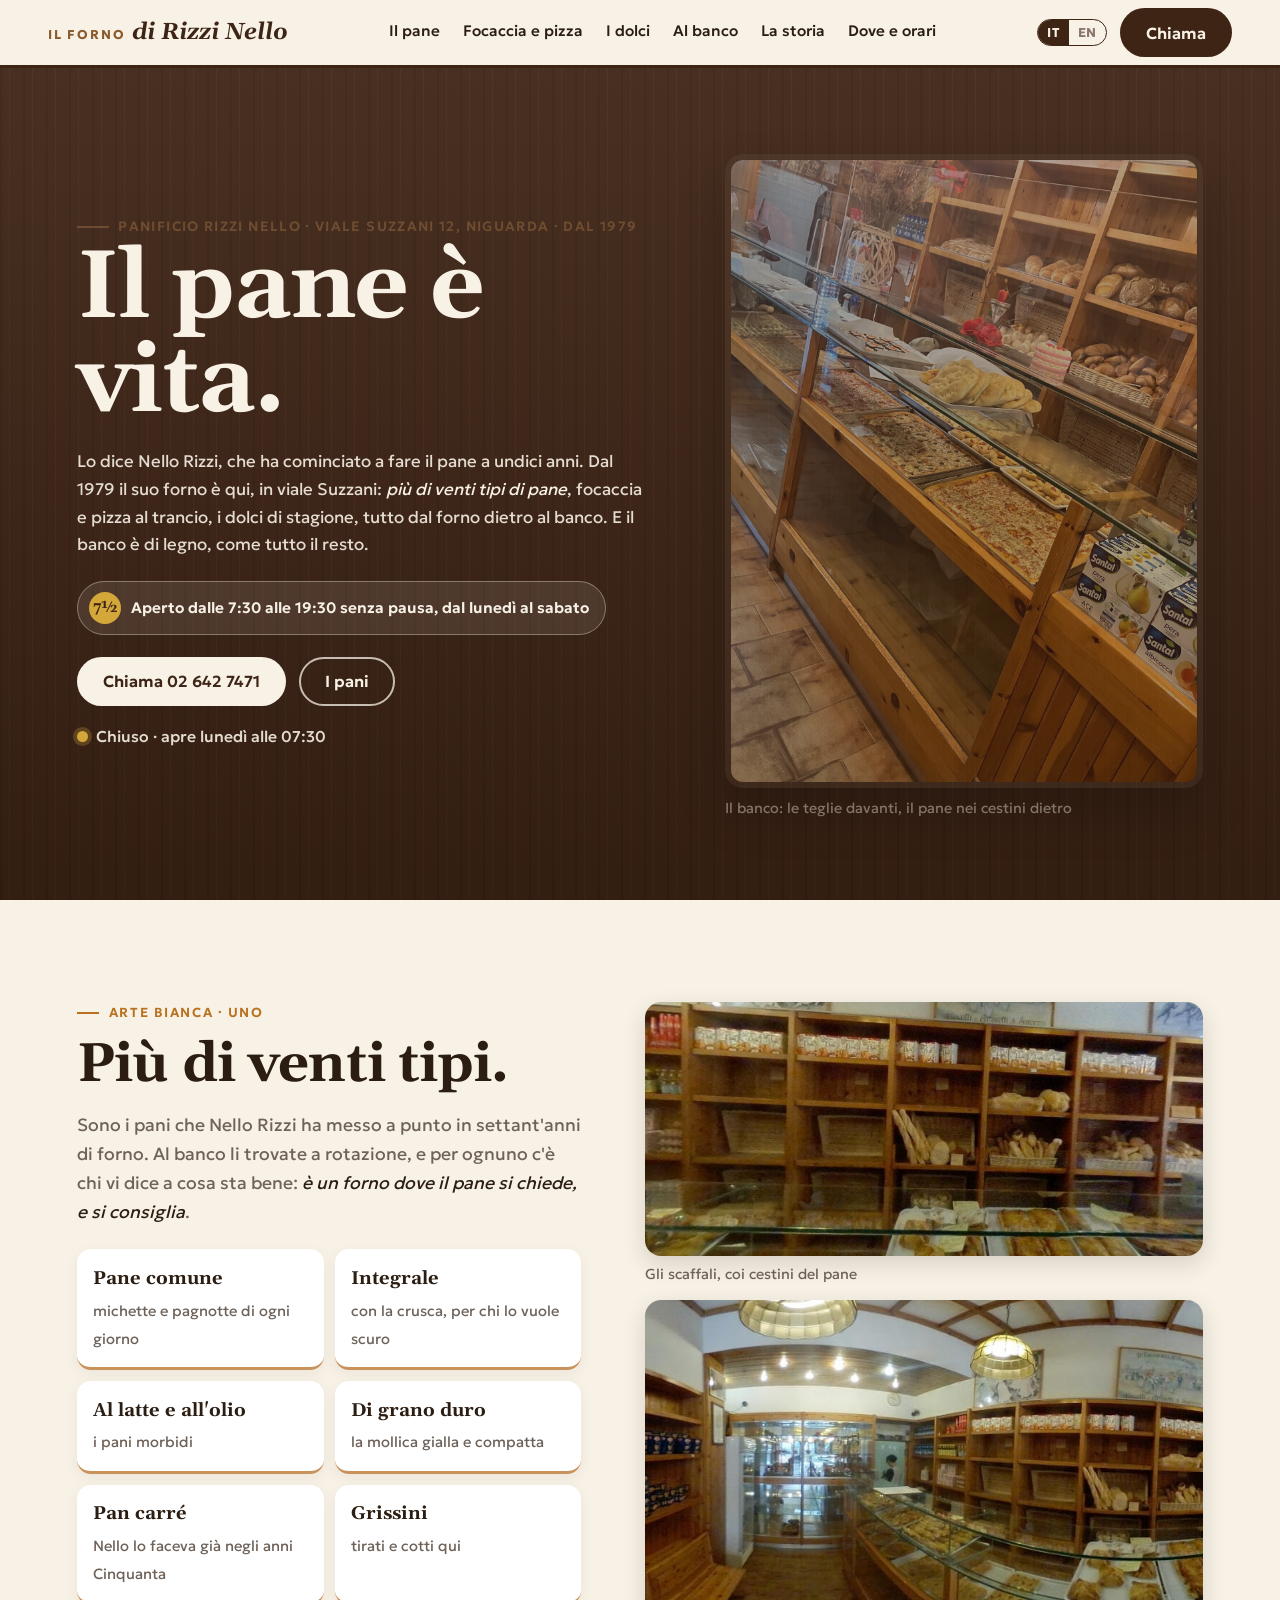
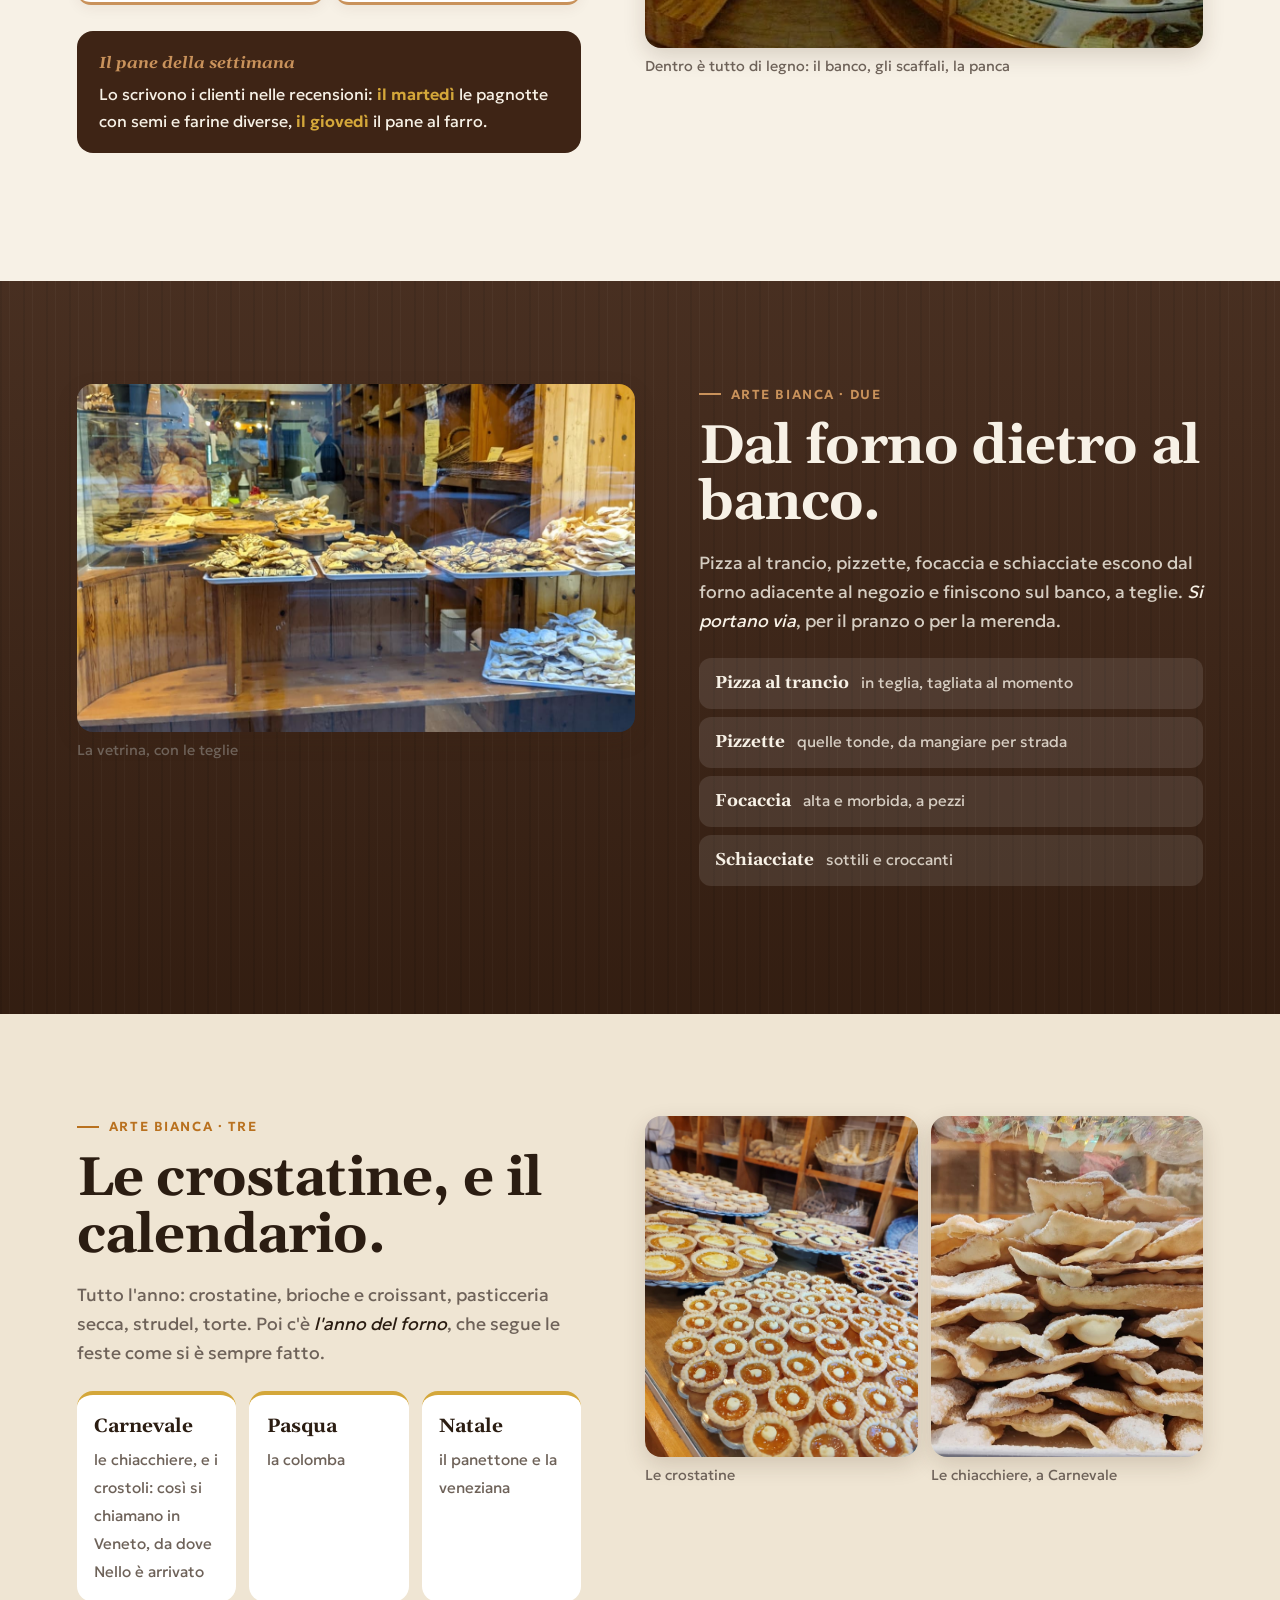
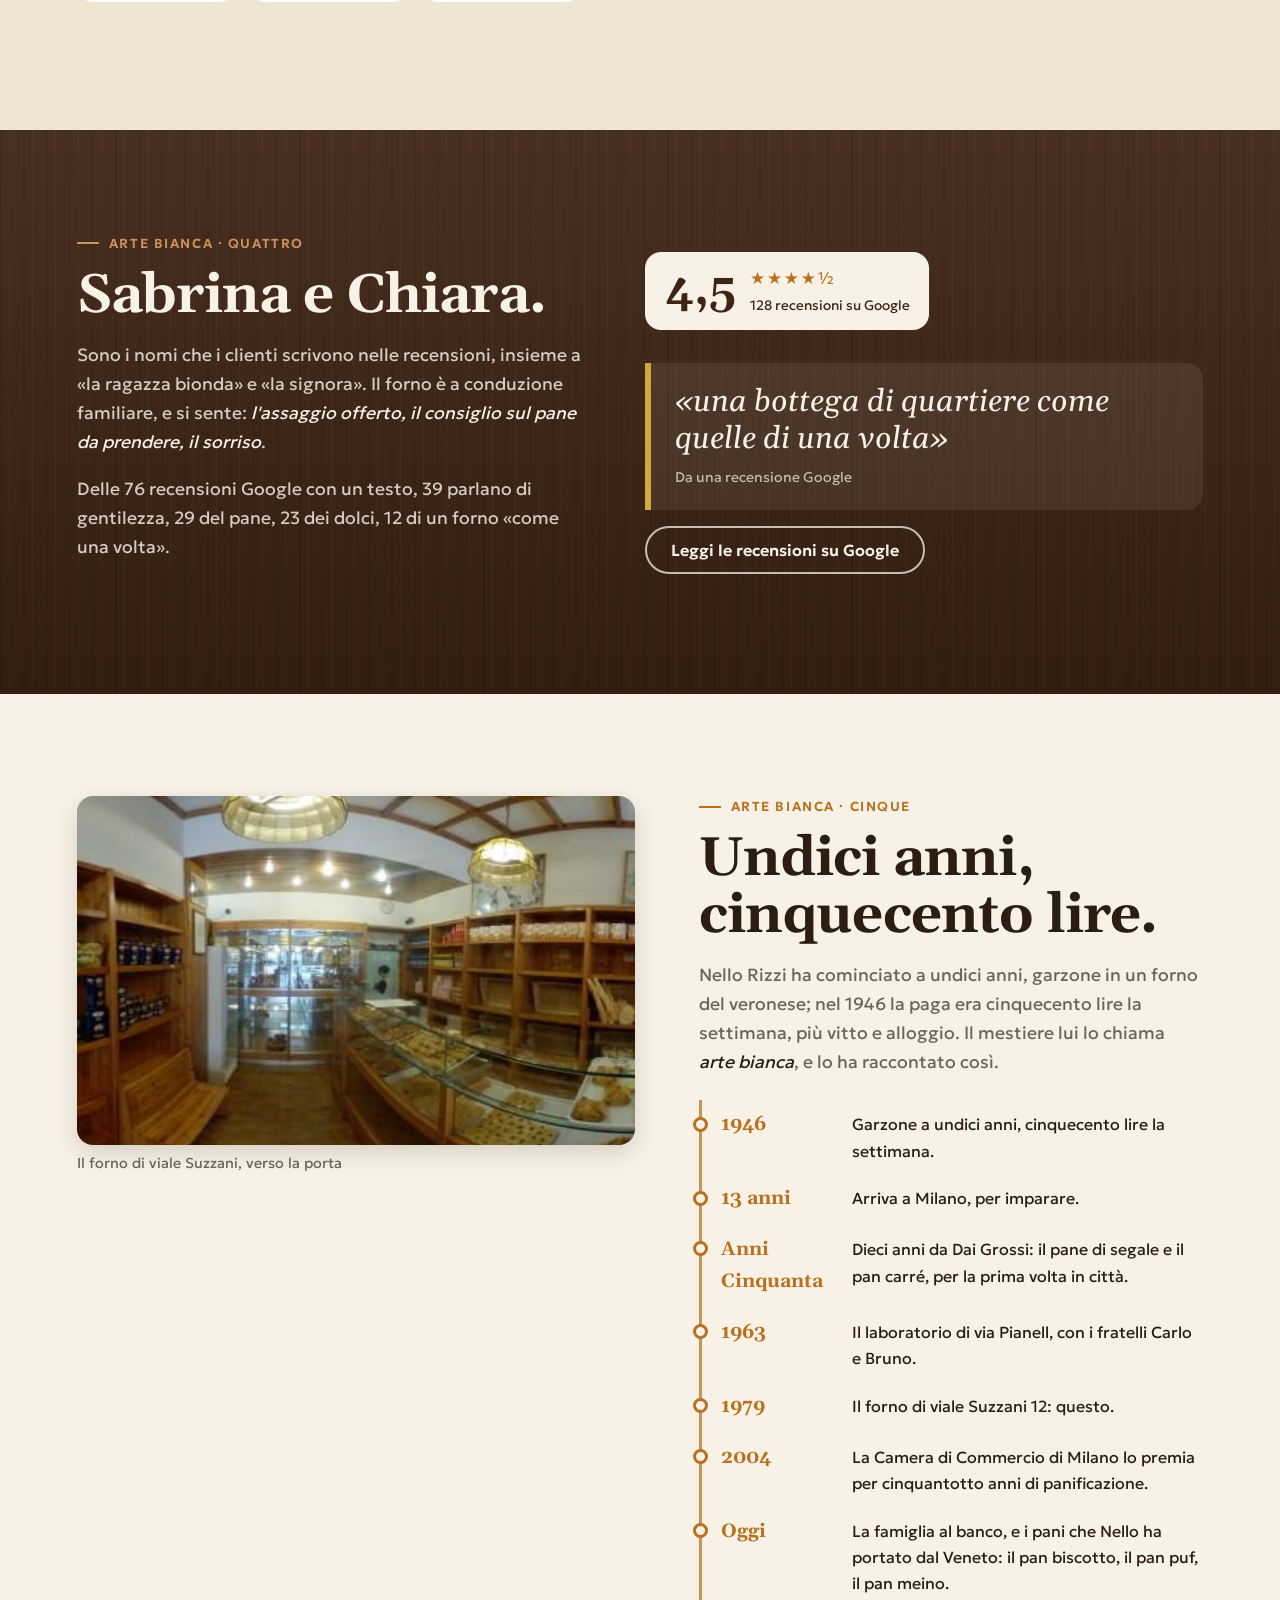
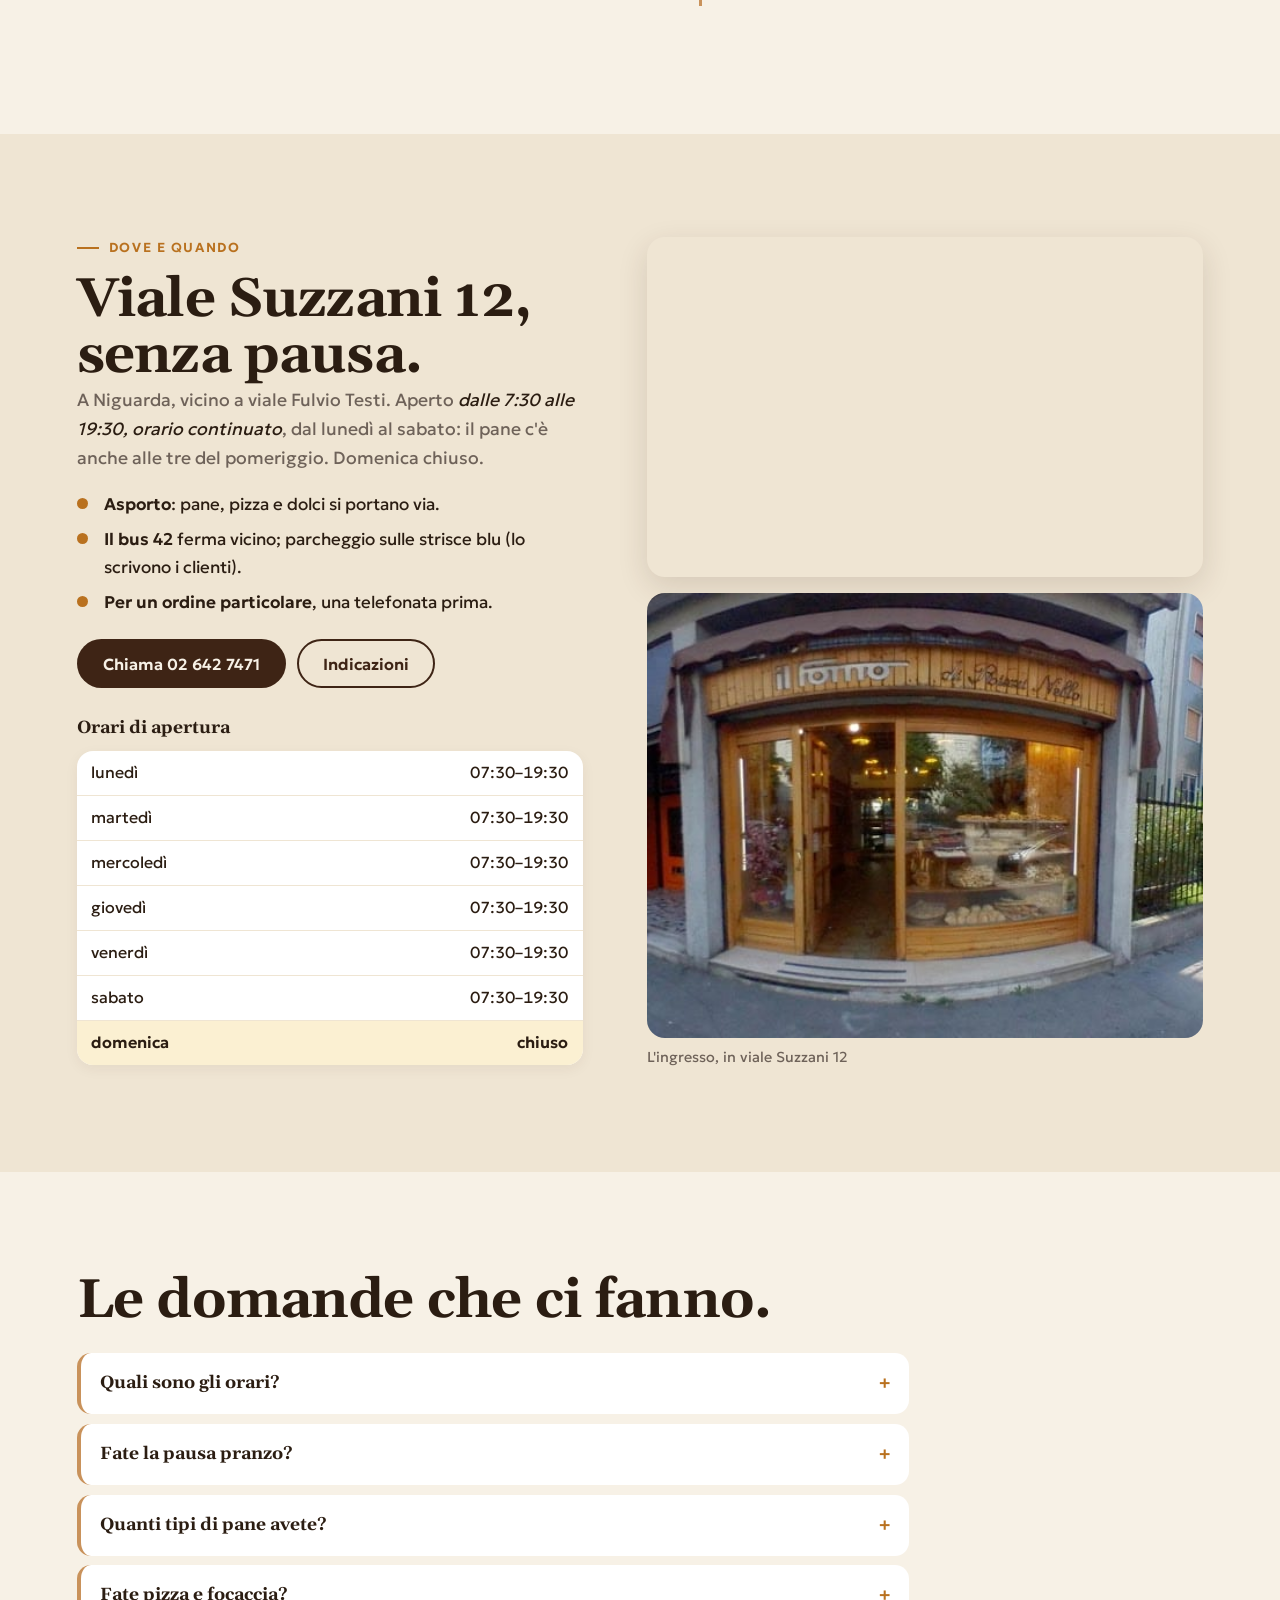
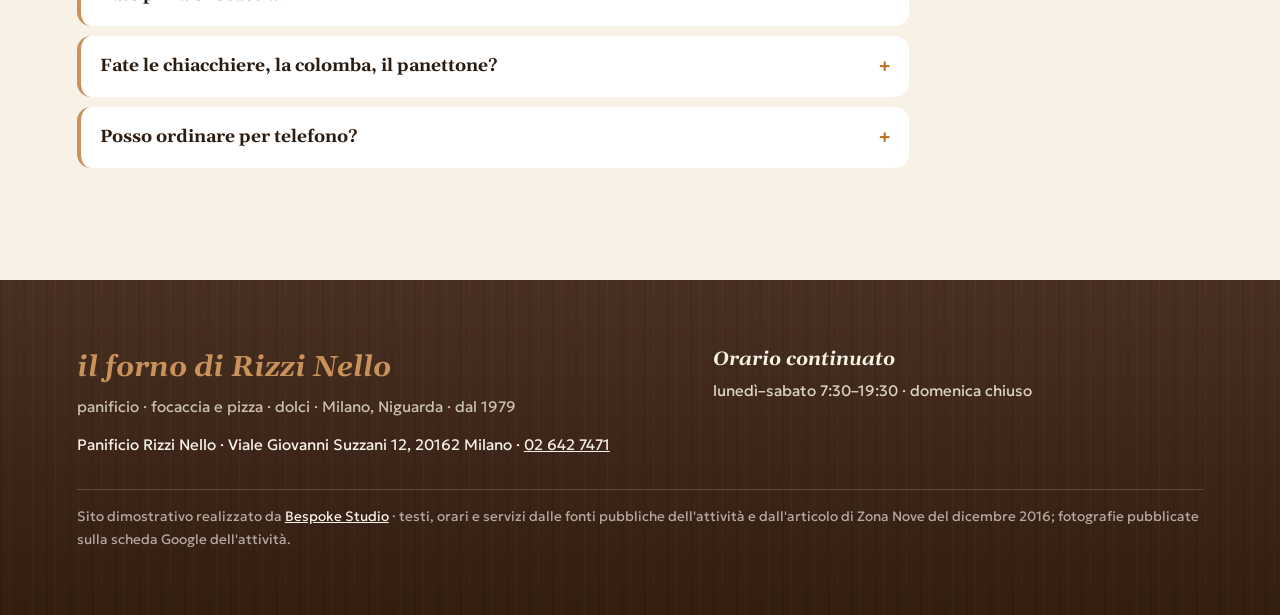
==== index.html @ d7ebc583 "Panificio Rizzi Nello — sito vetrina «Il pane è vita.» (Niguarda, #186) Le parole di Nello Rizzi apr" ====
<!doctype html>
<html lang="it" class="no-js">
<head>
<meta charset="utf-8">
<meta name="viewport" content="width=device-width, initial-scale=1">
<title>Panificio Rizzi Nello — il forno di viale Suzzani a Milano Niguarda, dal 1979</title>
<meta name="description" content="Panificio Rizzi Nello, Viale Giovanni Suzzani 12 a Milano Niguarda: più di venti tipi di pane, focaccia e pizza al trancio, crostatine e dolci di stagione, tutto dal forno dietro al banco. Aperto dalle 7:30 alle 19:30 senza pausa, dal lunedì al sabato.">
<link rel="canonical" href="https://rotenzark.github.io/panificio-rizzi-nello/">
<meta property="og:type" content="business.business">
<meta property="og:title" content="Panificio Rizzi Nello — Il pane è vita.">
<meta property="og:description" content="Il forno di viale Suzzani, a Niguarda, dal 1979: più di venti tipi di pane, focaccia e pizza, i dolci di stagione. Aperto 7:30–19:30 senza pausa.">
<meta property="og:image" content="https://rotenzark.github.io/panificio-rizzi-nello/img/og.jpg">
<meta property="og:url" content="https://rotenzark.github.io/panificio-rizzi-nello/">
<meta property="og:locale" content="it_IT">
<meta name="twitter:card" content="summary_large_image">
<meta name="twitter:title" content="Panificio Rizzi Nello — Il pane è vita.">
<meta name="twitter:description" content="Il forno di viale Suzzani, Milano Niguarda, dal 1979. Aperto 7:30–19:30 senza pausa.">
<meta name="twitter:image" content="https://rotenzark.github.io/panificio-rizzi-nello/img/og.jpg">
<meta name="theme-color" content="#3E2415">
<link rel="icon" href="img/favicon.svg" type="image/svg+xml">
<link rel="icon" href="img/favicon-32.png" sizes="32x32" type="image/png">
<link rel="apple-touch-icon" href="img/apple-touch-icon.png">
<link rel="preconnect" href="https://fonts.googleapis.com">
<link rel="preconnect" href="https://fonts.gstatic.com" crossorigin>
<link href="https://fonts.googleapis.com/css2?family=Gelasio:ital,wght@0,400;0,700;1,400;1,700&family=Geologica:wght@400;500;600;700&display=swap" rel="stylesheet">
<link rel="stylesheet" href="css/styles.css?v=1">
<script type="application/ld+json">
{"@context":"https://schema.org","@type":"Bakery","name":"Panificio Rizzi Nello","alternateName":"Il forno di Rizzi Nello","image":"https://rotenzark.github.io/panificio-rizzi-nello/img/og.jpg","url":"https://rotenzark.github.io/panificio-rizzi-nello/","telephone":"+39026427471","address":{"@type":"PostalAddress","streetAddress":"Viale Giovanni Suzzani 12","addressLocality":"Milano","postalCode":"20162","addressRegion":"MI","addressCountry":"IT"},"openingHoursSpecification":[{"@type":"OpeningHoursSpecification","dayOfWeek":["Monday","Tuesday","Wednesday","Thursday","Friday","Saturday"],"opens":"07:30","closes":"19:30"}],"aggregateRating":{"@type":"AggregateRating","ratingValue":"4.5","reviewCount":"128"}}
</script>
<script type="application/ld+json">
{"@context":"https://schema.org","@type":"FAQPage","mainEntity":[
{"@type":"Question","name":"Quali sono gli orari?","acceptedAnswer":{"@type":"Answer","text":"Dal lunedì al sabato dalle 7:30 alle 19:30, orario continuato. Domenica chiuso."}},
{"@type":"Question","name":"Fate la pausa pranzo?","acceptedAnswer":{"@type":"Answer","text":"No: il forno resta aperto dalle 7:30 alle 19:30 senza interruzione, dal lunedì al sabato. Il pane c'è anche alle tre del pomeriggio."}},
{"@type":"Question","name":"Quanti tipi di pane avete?","acceptedAnswer":{"@type":"Answer","text":"Più di venti, a rotazione: pane comune, integrale, al latte, all'olio, di grano duro, michette e pagnotte, pan carré, grissini. Al banco vi diciamo quale prendere."}},
{"@type":"Question","name":"Fate pizza e focaccia?","acceptedAnswer":{"@type":"Answer","text":"Sì: pizza al trancio, pizzette, focaccia e schiacciate, dal forno dietro al banco. Si portano via."}},
{"@type":"Question","name":"Fate le chiacchiere, la colomba, il panettone?","acceptedAnswer":{"@type":"Answer","text":"Sì, seguendo il calendario: a Carnevale chiacchiere e crostoli, a Pasqua la colomba, a Natale panettone e veneziana."}},
{"@type":"Question","name":"Posso ordinare per telefono?","acceptedAnswer":{"@type":"Answer","text":"Per un ordine particolare, una telefonata prima: 02 642 7471."}}
]}
</script>
</head>
<body>

<div class="intro" id="intro" aria-hidden="true">
  <p class="intro__nome"><b>il forno</b>di Rizzi Nello</p>
  <button type="button" class="intro__skip" id="introSkip" data-i18n="intro.skip">salta</button>
</div>

<header class="testata" id="top">
  <a class="marchio" href="#top" aria-label="Il forno di Rizzi Nello, torna in cima" data-i18n-aria="nav.home">
    <span class="marchio__il">il forno</span><span class="marchio__di">di Rizzi Nello</span>
  </a>
  <nav class="nav" id="mainNav" aria-label="Menu principale">
    <a href="#pane" data-i18n="nav.pane">Il pane</a>
    <a href="#focaccia" data-i18n="nav.focaccia">Focaccia e pizza</a>
    <a href="#dolci" data-i18n="nav.dolci">I dolci</a>
    <a href="#banco" data-i18n="nav.banco">Al banco</a>
    <a href="#storia" data-i18n="nav.storia">La storia</a>
    <a href="#dove" data-i18n="nav.dove">Dove e orari</a>
  </nav>
  <div class="testata__coda">
    <div class="lingue" role="group" aria-label="Lingua">
      <button type="button" data-lang="it" class="is-on">IT</button><button type="button" data-lang="en">EN</button>
    </div>
    <a class="bottone bottone--legno" href="tel:+39026427471" data-i18n="cta.chiama">Chiama</a>
    <button type="button" class="burger" id="burger" aria-label="Apri il menu" aria-expanded="false" aria-controls="drawer" data-i18n-aria="nav.apri"><span></span><span></span><span></span></button>
  </div>
</header>
<div class="drawer" id="drawer" hidden>
  <a href="#pane" data-i18n="nav.pane">Il pane</a>
  <a href="#focaccia" data-i18n="nav.focaccia">Focaccia e pizza</a>
  <a href="#dolci" data-i18n="nav.dolci">I dolci</a>
  <a href="#banco" data-i18n="nav.banco">Al banco</a>
  <a href="#storia" data-i18n="nav.storia">La storia</a>
  <a href="#dove" data-i18n="nav.dove">Dove e orari</a>
  <a class="drawer__cta" href="tel:+39026427471" data-i18n="cta.chiama2">Chiama 02 642 7471</a>
</div>

<main>

<!-- ═══ APERTURA: sul legno, le parole di Nello ═══ -->
<section class="apertura legno" aria-labelledby="titolo">
  <div class="apertura__testo">
    <p class="apertura__kicker" data-i18n="h.kicker">Panificio Rizzi Nello · Viale Suzzani 12, Niguarda · dal 1979</p>
    <h1 class="apertura__h farina" id="titolo" data-i18n="h.h1">Il pane è vita.</h1>
    <p class="apertura__sub" data-i18n="h.sub">Lo dice Nello Rizzi, che ha cominciato a fare il pane a undici anni. Dal 1979 il suo forno è qui, in viale Suzzani: <em>più di venti tipi di pane</em>, focaccia e pizza al trancio, i dolci di stagione, tutto dal forno dietro al banco. E il banco è di legno, come tutto il resto.</p>
    <p class="badge-orario"><i aria-hidden="true">7½</i><span data-i18n="h.badge">Aperto dalle 7:30 alle 19:30 senza pausa, dal lunedì al sabato</span></p>
    <div class="apertura__azioni">
      <a class="bottone bottone--farina" href="tel:+39026427471" data-i18n="h.cta1">Chiama 02 642 7471</a>
      <a class="bottone bottone--filo-chiaro" href="#pane" data-i18n="h.cta2">I pani</a>
    </div>
    <p class="apertura__stato" id="orarioStato">Orari in negozio</p>
  </div>
  <figure class="apertura__foto">
    <img src="img/banco.jpg" alt="Il banco di legno del panificio con le teglie di pizza e le focacce, e dietro gli scaffali con i cestini di pane" width="1400" height="1866" data-i18n-alt="h.alt">
    <figcaption data-i18n="h.cap">Il banco: le teglie davanti, il pane nei cestini dietro</figcaption>
  </figure>
</section>

<!-- ═══ I · IL PANE ═══ -->
<section class="mestiere mestiere--farina" id="pane" aria-labelledby="m1h">
  <div class="mestiere__testa">
    <p class="mestiere__k" data-i18n="m1.k">arte bianca · uno</p>
    <h2 class="farina" id="m1h" data-i18n="m1.h">Più di venti tipi.</h2>
    <p class="mestiere__p reveal" data-i18n="m1.p">Sono i pani che Nello Rizzi ha messo a punto in settant'anni di forno. Al banco li trovate a rotazione, e per ognuno c'è chi vi dice a cosa sta bene: <em>è un forno dove il pane si chiede, e si consiglia</em>.</p>
    <ul class="pani">
      <li class="reveal"><b data-i18n="p.1">Pane comune</b><span data-i18n="p.1d">michette e pagnotte di ogni giorno</span></li>
      <li class="reveal reveal-d1"><b data-i18n="p.2">Integrale</b><span data-i18n="p.2d">con la crusca, per chi lo vuole scuro</span></li>
      <li class="reveal reveal-d2"><b data-i18n="p.3">Al latte e all'olio</b><span data-i18n="p.3d">i pani morbidi</span></li>
      <li class="reveal reveal-d3"><b data-i18n="p.4">Di grano duro</b><span data-i18n="p.4d">la mollica gialla e compatta</span></li>
      <li class="reveal"><b data-i18n="p.5">Pan carré</b><span data-i18n="p.5d">Nello lo faceva già negli anni Cinquanta</span></li>
      <li class="reveal reveal-d1"><b data-i18n="p.6">Grissini</b><span data-i18n="p.6d">tirati e cotti qui</span></li>
    </ul>
    <div class="settimana reveal">
      <p class="settimana__t" data-i18n="sett.t">Il pane della settimana</p>
      <p data-i18n="sett.p">Lo scrivono i clienti nelle recensioni: <b>il martedì</b> le pagnotte con semi e farine diverse, <b>il giovedì</b> il pane al farro.</p>
    </div>
  </div>
  <div class="mestiere__corpo">
    <ul class="tessere">
      <li class="tutto reveal"><figure><button type="button" class="shot shot--basso" data-full="img/scaffali.jpg"><img src="img/scaffali.jpg" alt="Gli scaffali di legno del negozio con i cestini di pane e le confezioni" width="1088" height="450" data-i18n-alt="m1.a1"></button><figcaption data-i18n="m1.c1">Gli scaffali, coi cestini del pane</figcaption></figure></li>
      <li class="tutto reveal reveal-d1"><figure><button type="button" class="shot shot--largo" data-full="img/interno.jpg"><img src="img/interno.jpg" alt="L'interno del panificio tutto di legno: il banco curvo, gli scaffali, le lampade, la panca" width="704" height="640" data-i18n-alt="m1.a2"></button><figcaption data-i18n="m1.c2">Dentro è tutto di legno: il banco, gli scaffali, la panca</figcaption></figure></li>
    </ul>
  </div>
</section>

<!-- ═══ II · FOCACCIA E PIZZA ═══ -->
<section class="mestiere mestiere--inv legno" id="focaccia" aria-labelledby="m2h">
  <div class="mestiere__testa">
    <p class="mestiere__k" data-i18n="m2.k">arte bianca · due</p>
    <h2 class="farina" id="m2h" data-i18n="m2.h">Dal forno dietro al banco.</h2>
    <p class="mestiere__p reveal" data-i18n="m2.p">Pizza al trancio, pizzette, focaccia e schiacciate escono dal forno adiacente al negozio e finiscono sul banco, a teglie. <em>Si portano via</em>, per il pranzo o per la merenda.</p>
    <ul class="elenco">
      <li class="reveal"><b data-i18n="f.1">Pizza al trancio</b><span data-i18n="f.1d">in teglia, tagliata al momento</span></li>
      <li class="reveal reveal-d1"><b data-i18n="f.2">Pizzette</b><span data-i18n="f.2d">quelle tonde, da mangiare per strada</span></li>
      <li class="reveal reveal-d2"><b data-i18n="f.3">Focaccia</b><span data-i18n="f.3d">alta e morbida, a pezzi</span></li>
      <li class="reveal reveal-d3"><b data-i18n="f.4">Schiacciate</b><span data-i18n="f.4d">sottili e croccanti</span></li>
    </ul>
  </div>
  <div class="mestiere__corpo">
    <ul class="tessere">
      <li class="tutto reveal"><figure><button type="button" class="shot shot--largo" data-full="img/vetrina.jpg"><img src="img/vetrina.jpg" alt="La vetrina del panificio con le teglie di focaccia e i vassoi di dolci" width="1200" height="900" data-i18n-alt="m2.a1"></button><figcaption data-i18n="m2.c1">La vetrina, con le teglie</figcaption></figure></li>
    </ul>
  </div>
</section>

<!-- ═══ III · I DOLCI, PER STAGIONE ═══ -->
<section class="mestiere mestiere--farina-scura" id="dolci" aria-labelledby="m3h">
  <div class="mestiere__testa">
    <p class="mestiere__k" data-i18n="m3.k">arte bianca · tre</p>
    <h2 class="farina" id="m3h" data-i18n="m3.h">Le crostatine, e il calendario.</h2>
    <p class="mestiere__p reveal" data-i18n="m3.p">Tutto l'anno: crostatine, brioche e croissant, pasticceria secca, strudel, torte. Poi c'è <em>l'anno del forno</em>, che segue le feste come si è sempre fatto.</p>
    <ul class="stagioni">
      <li class="reveal"><b data-i18n="st.1">Carnevale</b><span data-i18n="st.1d">le chiacchiere, e i crostoli: così si chiamano in Veneto, da dove Nello è arrivato</span></li>
      <li class="reveal reveal-d1"><b data-i18n="st.2">Pasqua</b><span data-i18n="st.2d">la colomba</span></li>
      <li class="reveal reveal-d2"><b data-i18n="st.3">Natale</b><span data-i18n="st.3d">il panettone e la veneziana</span></li>
    </ul>
  </div>
  <div class="mestiere__corpo">
    <ul class="tessere">
      <li class="reveal"><figure><button type="button" class="shot" data-full="img/crostatine.jpg"><img src="img/crostatine.jpg" alt="Vassoi di crostatine alla marmellata e alla crema sul banco" width="1200" height="1600" data-i18n-alt="m3.a1"></button><figcaption data-i18n="m3.c1">Le crostatine</figcaption></figure></li>
      <li class="reveal reveal-d1"><figure><button type="button" class="shot" data-full="img/chiacchiere.jpg"><img src="img/chiacchiere.jpg" alt="Le chiacchiere di Carnevale con lo zucchero a velo" width="1200" height="900" data-i18n-alt="m3.a2"></button><figcaption data-i18n="m3.c2">Le chiacchiere, a Carnevale</figcaption></figure></li>
    </ul>
  </div>
</section>

<!-- ═══ IV · AL BANCO ═══ -->
<section class="mestiere legno" id="banco" aria-labelledby="m4h">
  <div class="mestiere__testa">
    <p class="mestiere__k" data-i18n="m4.k">arte bianca · quattro</p>
    <h2 class="farina" id="m4h" data-i18n="m4.h">Sabrina e Chiara.</h2>
    <p class="mestiere__p reveal" data-i18n="m4.p">Sono i nomi che i clienti scrivono nelle recensioni, insieme a «la ragazza bionda» e «la signora». Il forno è a conduzione familiare, e si sente: <em>l'assaggio offerto, il consiglio sul pane da prendere, il sorriso</em>.</p>
    <p class="mestiere__p reveal" data-i18n="m4.p2">Delle 76 recensioni Google con un testo, 39 parlano di gentilezza, 29 del pane, 23 dei dolci, 12 di un forno «come una volta».</p>
  </div>
  <div class="mestiere__corpo voci">
    <p class="badge reveal"><span class="badge__n">4,5</span><span class="badge__stelle" aria-hidden="true">★★★★½</span><span class="badge__s" data-i18n="v.badge">128 recensioni su Google</span></p>
    <blockquote class="voci__cit reveal">
      <p data-i18n="v.cit">«una bottega di quartiere come quelle di una volta»</p>
      <cite data-i18n="v.citda">Da una recensione Google</cite>
    </blockquote>
    <p class="reveal"><a class="bottone bottone--filo-chiaro" href="https://www.google.com/maps/search/?api=1&query=Panificio+Rizzi+Nello+Viale+Giovanni+Suzzani+12+Milano" target="_blank" rel="noopener" data-i18n="v.btn">Leggi le recensioni su Google</a></p>
  </div>
</section>

<!-- ═══ V · LA STORIA ═══ -->
<section class="mestiere mestiere--inv mestiere--farina" id="storia" aria-labelledby="m5h">
  <div class="mestiere__testa">
    <p class="mestiere__k" data-i18n="m5.k">arte bianca · cinque</p>
    <h2 class="farina" id="m5h" data-i18n="m5.h">Undici anni, cinquecento lire.</h2>
    <p class="mestiere__p reveal" data-i18n="m5.p">Nello Rizzi ha cominciato a undici anni, garzone in un forno del veronese; nel 1946 la paga era cinquecento lire la settimana, più vitto e alloggio. Il mestiere lui lo chiama <em>arte bianca</em>, e lo ha raccontato così.</p>
    <ol class="tappe">
      <li class="reveal"><b>1946</b><span data-i18n="t.1d">Garzone a undici anni, cinquecento lire la settimana.</span></li>
      <li class="reveal reveal-d1"><b data-i18n="t.2">13 anni</b><span data-i18n="t.2d">Arriva a Milano, per imparare.</span></li>
      <li class="reveal reveal-d2"><b data-i18n="t.3">Anni Cinquanta</b><span data-i18n="t.3d">Dieci anni da Dai Grossi: il pane di segale e il pan carré, per la prima volta in città.</span></li>
      <li class="reveal reveal-d3"><b>1963</b><span data-i18n="t.4d">Il laboratorio di via Pianell, con i fratelli Carlo e Bruno.</span></li>
      <li class="reveal"><b>1979</b><span data-i18n="t.5d">Il forno di viale Suzzani 12: questo.</span></li>
      <li class="reveal reveal-d1"><b>2004</b><span data-i18n="t.6d">La Camera di Commercio di Milano lo premia per cinquantotto anni di panificazione.</span></li>
      <li class="reveal reveal-d2"><b data-i18n="t.7">Oggi</b><span data-i18n="t.7d">La famiglia al banco, e i pani che Nello ha portato dal Veneto: il pan biscotto, il pan puf, il pan meino.</span></li>
    </ol>
  </div>
  <div class="mestiere__corpo">
    <ul class="tessere">
      <li class="tutto reveal"><figure><button type="button" class="shot shot--largo" data-full="img/interno-2.jpg"><img src="img/interno-2.jpg" alt="L'interno del forno di viale Suzzani verso la porta, con il banco di legno e la vetrina" width="424" height="392" data-i18n-alt="m5.a1"></button><figcaption data-i18n="m5.c1">Il forno di viale Suzzani, verso la porta</figcaption></figure></li>
    </ul>
  </div>
</section>

<!-- ═══ DOVE E QUANDO ═══ -->
<section class="dove" id="dove" aria-labelledby="dh">
  <div class="dove__griglia">
    <div>
      <p class="mestiere__k" data-i18n="d.k">dove e quando</p>
      <h2 class="farina" id="dh" data-i18n="d.h">Viale Suzzani 12, senza pausa.</h2>
      <p class="dove__p reveal" data-i18n="d.p">A Niguarda, vicino a viale Fulvio Testi. Aperto <em>dalle 7:30 alle 19:30, orario continuato</em>, dal lunedì al sabato: il pane c'è anche alle tre del pomeriggio. Domenica chiuso.</p>
      <ul class="dove__note reveal">
        <li><span data-i18n="d.n1"><b>Asporto</b>: pane, pizza e dolci si portano via.</span></li>
        <li><span data-i18n="d.n2"><b>Il bus 42</b> ferma vicino; parcheggio sulle strisce blu (lo scrivono i clienti).</span></li>
        <li><span data-i18n="d.n3"><b>Per un ordine particolare</b>, una telefonata prima.</span></li>
      </ul>
      <div class="dove__azioni reveal">
        <a class="bottone bottone--legno" href="tel:+39026427471" data-i18n="d.tel">Chiama 02 642 7471</a>
        <a class="bottone bottone--filo" href="https://www.google.com/maps/dir/?api=1&destination=Viale+Giovanni+Suzzani+12,+20162+Milano" target="_blank" rel="noopener" data-i18n="d.strada">Indicazioni</a>
      </div>
      <table class="orari reveal">
        <caption data-i18n="o.cap">Orari di apertura</caption>
        <tbody>
          <tr data-day="1"><td data-i18n="g.lun">lunedì</td><td>07:30–19:30</td></tr>
          <tr data-day="2"><td data-i18n="g.mar">martedì</td><td>07:30–19:30</td></tr>
          <tr data-day="3"><td data-i18n="g.mer">mercoledì</td><td>07:30–19:30</td></tr>
          <tr data-day="4"><td data-i18n="g.gio">giovedì</td><td>07:30–19:30</td></tr>
          <tr data-day="5"><td data-i18n="g.ven">venerdì</td><td>07:30–19:30</td></tr>
          <tr data-day="6"><td data-i18n="g.sab">sabato</td><td>07:30–19:30</td></tr>
          <tr data-day="0"><td data-i18n="g.dom">domenica</td><td data-i18n="g.chiuso">chiuso</td></tr>
        </tbody>
      </table>
    </div>
    <div>
      <figure class="mappa reveal" id="mappa">
        <iframe title="Mappa: Panificio Rizzi Nello, Viale Giovanni Suzzani 12, Milano" data-i18n-title="d.mappa" src="https://www.google.com/maps?q=Panificio+Rizzi+Nello,+Viale+Giovanni+Suzzani+12,+20162+Milano&output=embed" loading="lazy" allowfullscreen referrerpolicy="no-referrer-when-downgrade"></iframe>
      </figure>
      <figure class="dove__foto reveal">
        <img src="img/facciata.jpg" alt="L'ingresso del panificio in viale Suzzani, con la porta di legno aperta e la vetrina" width="480" height="384" data-i18n-alt="d.alt">
        <figcaption data-i18n="d.cap">L'ingresso, in viale Suzzani 12</figcaption>
      </figure>
    </div>
  </div>
</section>

<!-- ═══ DOMANDE ═══ -->
<section class="domande" id="domande" aria-labelledby="doh">
  <h2 class="farina" id="doh" data-i18n="do.h">Le domande che ci fanno.</h2>
  <details class="reveal"><summary data-i18n="qa.1">Quali sono gli orari?</summary><p data-i18n="ra.1">Dal lunedì al sabato dalle 7:30 alle 19:30, orario continuato. Domenica chiuso.</p></details>
  <details class="reveal"><summary data-i18n="qa.2">Fate la pausa pranzo?</summary><p data-i18n="ra.2">No: il forno resta aperto dalle 7:30 alle 19:30 senza interruzione, dal lunedì al sabato. Il pane c'è anche alle tre del pomeriggio.</p></details>
  <details class="reveal"><summary data-i18n="qa.3">Quanti tipi di pane avete?</summary><p data-i18n="ra.3">Più di venti, a rotazione: pane comune, integrale, al latte, all'olio, di grano duro, michette e pagnotte, pan carré, grissini. Al banco vi diciamo quale prendere.</p></details>
  <details class="reveal"><summary data-i18n="qa.4">Fate pizza e focaccia?</summary><p data-i18n="ra.4">Sì: pizza al trancio, pizzette, focaccia e schiacciate, dal forno dietro al banco. Si portano via.</p></details>
  <details class="reveal"><summary data-i18n="qa.5">Fate le chiacchiere, la colomba, il panettone?</summary><p data-i18n="ra.5">Sì, seguendo il calendario: a Carnevale chiacchiere e crostoli, a Pasqua la colomba, a Natale panettone e veneziana.</p></details>
  <details class="reveal"><summary data-i18n="qa.6">Posso ordinare per telefono?</summary><p data-i18n="ra.6">Per un ordine particolare, una telefonata prima: 02 642 7471.</p></details>
</section>

</main>

<footer class="piede legno">
  <div>
    <p class="piede__m">il forno di Rizzi Nello</p>
    <p class="piede__s" data-i18n="piede.s">panificio · focaccia e pizza · dolci · Milano, Niguarda · dal 1979</p>
    <p class="piede__d" data-i18n="piede.d">Panificio Rizzi Nello · Viale Giovanni Suzzani 12, 20162 Milano · <a href="tel:+39026427471">02 642 7471</a></p>
  </div>
  <p class="piede__o" data-i18n="piede.o"><b>Orario continuato</b>lunedì–sabato 7:30–19:30 · domenica chiuso</p>
  <p class="piede__b" data-i18n="piede.b">Sito dimostrativo realizzato da <a href="https://bespokestud.io" target="_blank" rel="noopener">Bespoke Studio</a> · testi, orari e servizi dalle fonti pubbliche dell'attività e dall'articolo di Zona Nove del dicembre 2016; fotografie pubblicate sulla scheda Google dell'attività.</p>
</footer>

<div class="barra" id="actionBar">
  <a href="tel:+39026427471" data-i18n="b.chiama">Chiama</a>
  <a href="#pane" data-i18n="b.pani">Pani</a>
  <a href="#dove" data-i18n="b.orari">Orari</a>
  <a href="#mappa" data-i18n="b.mappa">Mappa</a>
</div>

<div class="lightbox" id="lightbox" hidden>
  <button type="button" class="lightbox__chiudi" id="lightboxClose" aria-label="Chiudi" data-i18n-aria="lb.chiudi">&times;</button>
  <img src="" alt="" id="lightboxImg">
</div>

<svg width="0" height="0" style="position:absolute" aria-hidden="true" focusable="false"><defs id="setacci"></defs></svg>

<script src="https://cdn.jsdelivr.net/npm/gsap@3.12.5/dist/gsap.min.js"></script>
<script src="https://cdn.jsdelivr.net/npm/gsap@3.12.5/dist/ScrollTrigger.min.js"></script>
<script src="js/main.js?v=1"></script>
</body>
</html>
---- css/styles.css ----
/* Panificio Rizzi Nello · Niguarda — «Il pane è vita.»
   Le parole di Nello Rizzi aprono il sito; la struttura sono i mestieri dell'arte bianca
   di questo forno; la firma è la farina che scende dal setaccio e si posa fino a diventare
   testo. Fondo: il legno del loro negozio (è tutto di legno) e il bianco della farina. */

/* ── reset tecnico (PLUMBING) ── */
[hidden]{display:none !important}
img{max-width:100%;height:auto}
*,*::before,*::after{box-sizing:border-box}

:root{
  --legno-scuro:#3E2415; --legno-medio:#5A3520; --legno:#8B5A2B; --legno-chiaro:#C9925B;
  --farina:#F7F1E6; --farina-scura:#EFE5D3; --bianco:#FFFFFF;
  --crosta:#B9711F; --oro:#D4A73A;
  --inchiostro:#2B1D12; --grigio:#6E6259; --grigio-chiaro:#CFC4B5;
  --f-tit:'Gelasio',Georgia,'Times New Roman',serif;
  --f-txt:'Geologica',system-ui,-apple-system,'Segoe UI',sans-serif;
  --lato:clamp(1.2rem,6vw,6rem);
  --testata:68px;
}
html{scroll-behavior:smooth;scroll-padding-top:calc(var(--testata) + 8px)}
body{margin:0;font-family:var(--f-txt);font-size:1.06rem;line-height:1.65;color:var(--inchiostro);background:var(--farina);-webkit-font-smoothing:antialiased;overflow-x:hidden}
img{display:block}
a{color:inherit}
h1,h2,h3,h4{font-family:var(--f-tit);font-weight:700;line-height:1.04;margin:0;letter-spacing:-.015em}
h2{font-size:clamp(2rem,4.4vw,3.4rem)}
h3{font-size:clamp(1.2rem,1.9vw,1.45rem);font-weight:700}
p{margin:0 0 1em}
b,strong{font-weight:600}
em,i{font-style:italic}
:focus-visible{outline:3px solid var(--oro);outline-offset:3px}
.sr{position:absolute;width:1px;height:1px;overflow:hidden;clip-path:inset(50%);white-space:nowrap}

/* reveal: stato iniziale solo dietro .js (anti-flash) */
.js .reveal{opacity:0;transform:translateY(14px);transition:opacity .7s ease,transform .7s ease}
.js .reveal.in-view{opacity:1;transform:none}
html:not(.js) .reveal{opacity:1;transform:none}

/* i titoli-firma: MAI nascosti dal CSS; il filtro «farina» lo mette e lo toglie il JS */
.farina{will-change:filter}

/* ── fondi di legno ── */
.legno{background-color:var(--legno-scuro);background-image:linear-gradient(180deg,rgba(255,255,255,.05),rgba(0,0,0,.18)),repeating-linear-gradient(90deg,rgba(0,0,0,.09) 0 2px,transparent 2px 9px,rgba(255,255,255,.03) 9px 10px,transparent 10px 23px);color:var(--farina)}
.legno .grigio,.legno .mestiere__p,.legno figcaption{color:rgba(247,241,230,.82)}

/* ── bottoni ── */
.bottone{display:inline-flex;align-items:center;justify-content:center;gap:.5em;padding:.9em 1.5em;font-family:var(--f-txt);font-weight:600;font-size:1rem;text-decoration:none;border:2px solid transparent;border-radius:999px;line-height:1;transition:transform .2s,background-color .2s,color .2s,border-color .2s}
.bottone:hover{transform:translateY(-2px)}
.bottone--farina{background:var(--farina);color:var(--legno-scuro)}
.bottone--farina:hover{background:#fff}
.bottone--legno{background:var(--legno-scuro);color:var(--farina)}
.bottone--legno:hover{background:var(--legno-medio)}
.bottone--crosta{background:var(--crosta);color:#fff}
.bottone--crosta:hover{background:#A2611A}
.bottone--filo{border-color:var(--legno-scuro);color:var(--legno-scuro)}
.bottone--filo:hover{background:var(--legno-scuro);color:var(--farina)}
.bottone--filo-chiaro{border-color:rgba(247,241,230,.75);color:var(--farina)}
.bottone--filo-chiaro:hover{background:var(--farina);color:var(--legno-scuro)}

/* ── intro: la spolverata di farina sul legno ── */
.intro{position:fixed;inset:0;z-index:300;display:grid;place-content:center;justify-items:center;gap:1rem;background-color:var(--legno-scuro);background-image:radial-gradient(circle,rgba(247,241,230,.55) .8px,transparent 1.4px),radial-gradient(circle,rgba(247,241,230,.35) .7px,transparent 1.3px);background-size:23px 29px,37px 41px;background-position:0 0,11px 7px;color:var(--farina);transition:opacity .6s,visibility .6s;animation:nevica 2.4s linear infinite}
@keyframes nevica{to{background-position:0 29px,11px 48px}}
.intro.hide{opacity:0;visibility:hidden}
.intro__nome{margin:0;font-family:var(--f-tit);font-weight:400;font-style:italic;font-size:clamp(2rem,6vw,3.6rem);line-height:1.1;text-align:center;animation:posa 1.2s ease-out .15s both}
.intro__nome b{display:block;font-style:normal;font-weight:700;font-size:.62em;letter-spacing:.12em;text-transform:uppercase;margin-bottom:.2em;color:var(--legno-chiaro)}
@keyframes posa{from{opacity:0;filter:blur(10px);transform:translateY(-10px)}to{opacity:1;filter:blur(0);transform:none}}
.intro__skip{margin-top:.4rem;background:none;border:0;color:rgba(247,241,230,.8);font:inherit;font-weight:600;font-size:.85rem;letter-spacing:.1em;text-transform:uppercase;cursor:pointer}

/* ── testata (fondo pieno, NIENTE backdrop-filter) ── */
.testata{position:sticky;top:0;z-index:90;display:flex;align-items:center;justify-content:space-between;gap:1rem;height:var(--testata);padding:0 clamp(1rem,4vw,3rem);background:var(--farina);color:var(--inchiostro);border-bottom:3px solid var(--legno-scuro);max-width:100%;overflow:hidden}
.marchio{display:inline-flex;align-items:baseline;gap:.4rem;text-decoration:none;line-height:1;white-space:nowrap}
.marchio__il{font-family:var(--f-txt);font-weight:700;font-size:.8rem;letter-spacing:.14em;text-transform:uppercase;color:var(--legno)}
.marchio__di{font-family:var(--f-tit);font-style:italic;font-weight:700;font-size:1.45rem;color:var(--legno-scuro)}
.nav{display:flex;gap:clamp(.8rem,1.8vw,1.5rem)}
.nav a{font-weight:500;font-size:.95rem;text-decoration:none;padding:.2em 0;border-bottom:3px solid transparent;white-space:nowrap}
.nav a:hover{border-bottom-color:var(--crosta)}
.testata__coda{display:flex;align-items:center;gap:.8rem;flex:none;min-width:0}
.lingue{display:flex;border:1.5px solid var(--legno-scuro);border-radius:999px;overflow:hidden}
.lingue button{background:none;border:0;color:var(--legno-scuro);font-family:var(--f-txt);font-weight:700;font-size:.8rem;letter-spacing:.06em;padding:.35em .7em;cursor:pointer;opacity:.6}
.lingue button.is-on{background:var(--legno-scuro);color:var(--farina);opacity:1}
.burger{display:none;position:relative;z-index:96;width:44px;height:44px;margin-right:-8px;padding:0;background:none;border:0;cursor:pointer}
.burger span{display:block;width:26px;height:3px;margin:5px auto;background:var(--legno-scuro);border-radius:3px;transition:transform .25s,opacity .25s}
.burger[aria-expanded="true"] span:nth-child(1){transform:translateY(8px) rotate(45deg)}
.burger[aria-expanded="true"] span:nth-child(2){opacity:0}
.burger[aria-expanded="true"] span:nth-child(3){transform:translateY(-8px) rotate(-45deg)}
.drawer{position:fixed;inset:var(--testata) 0 0 0;z-index:89;display:flex;flex-direction:column;gap:.2rem;padding:2rem var(--lato);background:var(--legno-scuro);color:var(--farina);overflow-y:auto}
.drawer a{font-family:var(--f-tit);font-weight:700;font-size:clamp(1.8rem,8vw,3rem);text-decoration:none;line-height:1.15;border-bottom:1px solid rgba(247,241,230,.18);padding:.25em 0}
.drawer a.drawer__cta{margin-top:1.4rem;border:0;color:var(--legno-chiaro);font-family:var(--f-txt);font-size:clamp(1.2rem,5vw,1.6rem)}

/* ── apertura: sul legno, le parole di Nello ── */
.apertura{padding:clamp(2.5rem,5vw,4.5rem) var(--lato) clamp(3rem,6vw,5rem);min-height:calc(100vh - var(--testata));display:grid;grid-template-columns:minmax(0,1.1fr) minmax(0,.9fr);gap:clamp(2rem,5vw,5rem);align-items:center}
.apertura__kicker{display:flex;align-items:center;gap:.6rem;margin:0 0 1rem;font-weight:600;font-size:.85rem;letter-spacing:.1em;text-transform:uppercase;color:var(--legno-chiaro)}
.apertura__kicker::before{content:'';flex:none;width:2rem;height:2px;background:var(--legno-chiaro)}
.apertura__h{font-size:clamp(3rem,7.5vw,6.6rem);line-height:.98;margin:0 0 1.1rem;color:var(--farina)}
.apertura__sub{max-width:36rem;font-size:clamp(1.05rem,1.3vw,1.2rem);margin:0 0 1.4rem;color:rgba(247,241,230,.9)}
.apertura__sub em{color:var(--farina)}
.badge-orario{display:inline-flex;align-items:center;gap:.6rem;margin:0 0 1.4rem;padding:.6rem 1rem .6rem .7rem;background:rgba(247,241,230,.1);border:1.5px solid rgba(247,241,230,.35);border-radius:999px;font-weight:600;font-size:.95rem}
.badge-orario i{font-style:normal;display:grid;place-items:center;width:2rem;height:2rem;border-radius:50%;background:var(--oro);color:var(--legno-scuro);font-family:var(--f-tit);font-weight:700;font-size:.95rem}
.apertura__azioni{display:flex;flex-wrap:wrap;gap:.8rem;margin:0 0 1.1rem}
.apertura__stato{display:inline-flex;align-items:center;gap:.5rem;margin:0;font-weight:500;font-size:.98rem;color:rgba(247,241,230,.9)}
.apertura__stato::before{content:'';width:11px;height:11px;border-radius:50%;background:var(--oro);box-shadow:0 0 0 4px rgba(212,167,58,.25)}
.apertura__foto{margin:0;position:relative}
.apertura__foto img{width:100%;height:auto;max-height:calc(100vh - var(--testata) - 6rem);object-fit:cover;object-position:60% 40%;border-radius:18px;box-shadow:0 24px 50px rgba(0,0,0,.35);border:6px solid rgba(247,241,230,.08)}
.apertura__foto figcaption{margin-top:.6rem;font-size:.9rem;color:rgba(247,241,230,.7)}

/* ── i mestieri dell'arte bianca ── */
.mestiere{padding:clamp(3.5rem,8vw,7rem) var(--lato);display:grid;grid-template-columns:minmax(0,.95fr) minmax(0,1.05fr);gap:clamp(2rem,5vw,5rem);align-items:start}
.mestiere--inv{grid-template-columns:minmax(0,1.05fr) minmax(0,.95fr)}
.mestiere--inv .mestiere__testa{order:2}
.mestiere--farina{background:var(--farina)}
.mestiere--farina-scura{background:var(--farina-scura)}
.mestiere__k{display:flex;align-items:center;gap:.6rem;margin:0 0 .9rem;font-weight:600;font-size:.82rem;letter-spacing:.12em;text-transform:uppercase;color:var(--crosta)}
.legno .mestiere__k{color:var(--legno-chiaro)}
.mestiere__k::before{content:'';flex:none;width:1.4rem;height:2px;background:currentColor}
.mestiere__testa h2{margin-bottom:1rem}
.mestiere__p{font-size:1.1rem;max-width:34rem;color:var(--grigio)}
.mestiere__p em{color:var(--inchiostro)}
.legno .mestiere__p em{color:var(--farina)}

/* i pani: la griglia dei cestini */
.pani{margin:1.4rem 0 1.6rem;padding:0;list-style:none;display:grid;grid-template-columns:repeat(2,1fr);gap:.7rem}
.pani li{padding:.9rem 1rem;background:var(--bianco);border-radius:14px;border-bottom:3px solid var(--legno-chiaro);box-shadow:0 4px 14px rgba(62,36,21,.06)}
.pani b{display:block;font-family:var(--f-tit);font-weight:700;font-size:1.15rem;margin-bottom:.15rem}
.pani span{font-size:.92rem;color:var(--grigio)}
.settimana{margin:0 0 1.6rem;padding:1.2rem 1.4rem;background:var(--legno-scuro);color:var(--farina);border-radius:16px;display:grid;gap:.3rem}
.settimana__t{margin:0;font-family:var(--f-tit);font-style:italic;font-weight:700;font-size:1.35rem;color:var(--legno-chiaro)}
.settimana p{margin:0;font-size:1rem}
.settimana b{color:var(--oro)}

/* elenchi semplici (focaccia, stagioni, tappe) */
.elenco{margin:1.4rem 0 1.6rem;padding:0;list-style:none;display:grid;gap:.5rem}
.elenco li{display:grid;grid-template-columns:auto 1fr;gap:.8rem;align-items:baseline;padding:.7rem 1rem;background:rgba(255,255,255,.1);border-radius:12px}
.mestiere--farina .elenco li,.mestiere--farina-scura .elenco li{background:var(--bianco)}
.elenco b{font-family:var(--f-tit);font-weight:700;font-size:1.08rem;white-space:nowrap}
.elenco span{font-size:.95rem;color:var(--grigio)}
.legno .elenco span{color:rgba(247,241,230,.8)}
.stagioni{margin:1.4rem 0 1.6rem;padding:0;list-style:none;display:grid;grid-template-columns:repeat(3,1fr);gap:.8rem}
.stagioni li{padding:1rem 1.1rem;background:var(--bianco);border-radius:16px;border-top:4px solid var(--oro)}
.stagioni b{display:block;font-family:var(--f-tit);font-weight:700;font-size:1.2rem;margin-bottom:.25rem}
.stagioni span{font-size:.95rem;color:var(--grigio)}

/* le tappe della storia */
.tappe{margin:1.4rem 0 1.6rem;padding:0;list-style:none;display:grid;gap:0;border-left:3px solid var(--legno-chiaro)}
.tappe li{display:grid;grid-template-columns:7.2rem 1fr;gap:1rem;align-items:baseline;padding:.6rem 0 .6rem 1.2rem;position:relative}
.tappe li::before{content:'';position:absolute;left:-9px;top:1.05rem;width:15px;height:15px;border-radius:50%;background:var(--farina);border:3px solid var(--crosta)}
.tappe b{font-family:var(--f-tit);font-weight:700;font-size:1.2rem;color:var(--crosta)}
.tappe span{font-size:1rem}

/* al banco: le voci */
.voci{display:grid;gap:1rem;margin-top:1.2rem}
.badge{display:inline-grid;grid-template-columns:auto auto;align-items:center;gap:.15rem .9rem;justify-self:start;padding:.8rem 1.2rem;background:var(--farina);color:var(--legno-scuro);border-radius:16px}
.badge__n{grid-row:span 2;font-family:var(--f-tit);font-weight:700;font-size:2.8rem;line-height:1}
.badge__stelle{color:var(--crosta);letter-spacing:.1em}
.badge__s{font-size:.85rem}
.voci__cit{margin:0;padding:1.3rem 1.5rem;background:rgba(247,241,230,.08);border-left:6px solid var(--oro);border-radius:0 16px 16px 0;display:grid;gap:.5rem}
.voci__cit p{font-family:var(--f-tit);font-style:italic;font-weight:400;font-size:clamp(1.35rem,2.4vw,2rem);line-height:1.2;margin:0}
.voci__cit cite{font-style:normal;font-size:.88rem;color:rgba(247,241,230,.7)}
.voci__conta{margin:0;font-size:1rem;color:rgba(247,241,230,.85)}
.voci__conta b{color:var(--oro)}

/* le tessere fotografiche */
.tessere{display:grid;grid-template-columns:repeat(2,1fr);gap:.8rem;margin:0;padding:0;list-style:none}
.tessere li{margin:0}
.tessere figure{margin:0}
.shot{display:block;width:100%;padding:0;border:0;background:none;cursor:zoom-in;font:inherit;color:inherit;border-radius:16px;overflow:hidden;box-shadow:0 8px 22px rgba(62,36,21,.16)}
.shot img{width:100%;aspect-ratio:4/5;object-fit:cover;transition:transform .5s}
.shot--largo img{aspect-ratio:16/10}
.shot--quadro img{aspect-ratio:1}
.shot--basso img{aspect-ratio:2.2/1}
.shot:hover img{transform:scale(1.03)}
.tessere figcaption{margin-top:.45rem;font-size:.9rem;color:var(--grigio)}
.tessere .tutto{grid-column:1/-1}

/* ── dove ── */
.dove{padding:clamp(3.5rem,8vw,7rem) var(--lato);background:var(--farina-scura)}
.dove__griglia{display:grid;grid-template-columns:minmax(0,1fr) minmax(0,1.1fr);gap:clamp(2rem,5vw,5rem);align-items:start}
.dove__p{font-size:1.1rem;max-width:36rem;color:var(--grigio)}
.dove__p em{color:var(--inchiostro)}
.dove__note{margin:1rem 0 1.4rem;padding:0;list-style:none;display:grid;gap:.45rem}
.dove__note li{display:grid;grid-template-columns:1rem 1fr;gap:.7rem;align-items:start}
.dove__note li::before{content:'';width:.7rem;height:.7rem;margin-top:.45rem;border-radius:50%;background:var(--crosta)}
.dove__azioni{display:flex;flex-wrap:wrap;gap:.7rem;margin:0 0 1.6rem}
.orari{width:100%;border-collapse:collapse;background:var(--bianco);border-radius:16px;overflow:hidden;box-shadow:0 4px 14px rgba(62,36,21,.06)}
.orari caption{text-align:left;font-family:var(--f-tit);font-weight:700;font-size:1.1rem;padding:0 0 .5rem}
.orari td{padding:.55rem .9rem;border-bottom:1px solid var(--farina-scura);font-size:1rem}
.orari td:last-child{text-align:right;font-variant-numeric:tabular-nums}
.orari tr:last-child td{border-bottom:0}
.orari tr.is-today td{background:#FBF0D2;font-weight:600}
.mappa{margin:0;border-radius:18px;overflow:hidden;box-shadow:0 10px 30px rgba(62,36,21,.14)}
.mappa iframe{display:block;width:100%;height:340px;border:0}
.dove__foto{margin:1rem 0 0}
.dove__foto img{width:100%;aspect-ratio:5/4;object-fit:cover;border-radius:18px}
.dove__foto figcaption{margin-top:.5rem;font-size:.9rem;color:var(--grigio)}

/* ── domande ── */
.domande{padding:clamp(3.5rem,8vw,7rem) var(--lato);background:var(--farina)}
.domande h2{margin-bottom:1.4rem}
.domande details{background:var(--bianco);border-radius:14px;margin-bottom:.6rem;max-width:52rem;border-left:4px solid var(--legno-chiaro)}
.domande summary{cursor:pointer;padding:1rem 1.2rem;font-family:var(--f-tit);font-weight:700;font-size:1.1rem;list-style:none;display:flex;justify-content:space-between;gap:1rem}
.domande summary::-webkit-details-marker{display:none}
.domande summary::after{content:'+';font-family:var(--f-txt);font-weight:700;color:var(--crosta);flex:none}
.domande details[open] summary::after{content:'−'}
.domande details p{margin:0;padding:0 1.2rem 1.1rem;color:var(--grigio)}

/* ── piede ── */
.piede{padding:clamp(2.5rem,5vw,4rem) var(--lato);color:var(--farina);display:grid;grid-template-columns:1.2fr 1fr;gap:1.5rem 3rem;align-items:start}
.piede__m{margin:0;font-family:var(--f-tit);font-style:italic;font-weight:700;font-size:1.8rem;color:var(--legno-chiaro)}
.piede__s{margin:.2rem 0 .8rem;font-size:.95rem;color:rgba(247,241,230,.75)}
.piede__d{margin:0;font-size:.95rem}
.piede a{color:var(--farina)}
.piede__o{margin:0;font-size:.95rem;color:rgba(247,241,230,.85)}
.piede__o b{display:block;font-family:var(--f-tit);font-style:italic;font-weight:700;font-size:1.2rem;color:var(--farina);margin-bottom:.2rem}
.piede__b{grid-column:1/-1;margin:.5rem 0 0;padding-top:1rem;border-top:1px solid rgba(247,241,230,.18);font-size:.85rem;color:rgba(247,241,230,.65)}

/* ── barra mobile ── */
.barra{display:none}

/* ── lightbox ── */
.lightbox{position:fixed;inset:0;z-index:200;display:flex;align-items:center;justify-content:center;padding:2rem;background:rgba(43,29,18,.95)}
.lightbox img{max-width:100%;max-height:90vh;width:auto;height:auto;border-radius:8px}
.lightbox__chiudi{position:absolute;top:1rem;right:1rem;width:48px;height:48px;border:0;border-radius:50%;background:var(--farina);color:var(--legno-scuro);font-size:1.6rem;cursor:pointer}

/* ── responsive ── */
@media (max-width:960px){
  .nav{display:none}
  .burger{display:block}
  .testata .bottone{display:none}
  .apertura{grid-template-columns:1fr;gap:1.6rem;min-height:auto;padding-top:2rem}
  .apertura__foto img{max-height:46vh}
  .mestiere,.mestiere--inv{grid-template-columns:1fr;gap:1.4rem}
  .mestiere--inv .mestiere__testa{order:0}
  .stagioni{grid-template-columns:1fr}
  .dove__griglia{grid-template-columns:1fr}
  .piede{grid-template-columns:1fr}
}
@media (max-width:640px){
  body{font-size:1.02rem}
  .marchio__il{display:none}
  .apertura__h{font-size:clamp(2.6rem,11vw,4rem)}
  .apertura__sub{font-size:1rem}
  .apertura__foto img{max-height:40vh;border-width:4px}
  .pani{grid-template-columns:1fr 1fr;gap:.5rem}
  .pani li{padding:.7rem .8rem}
  .tappe li{grid-template-columns:1fr;gap:.1rem}
  .tessere{gap:.6rem}
  .badge__n{font-size:2.3rem}
  .mappa iframe{height:260px}
  .barra{display:grid;grid-template-columns:repeat(4,1fr);position:fixed;left:0;right:0;bottom:0;z-index:80;background:var(--legno-scuro);border-top:3px solid var(--oro);transform:translateY(110%);transition:transform .3s}
  .barra.is-visible{transform:none}
  .barra a{padding:.8rem .2rem .7rem;text-align:center;font-weight:600;font-size:.9rem;text-decoration:none;color:var(--farina);border-right:1px solid rgba(255,255,255,.12)}
  .barra a:first-child{background:var(--crosta);color:#fff}
  .piede{padding-bottom:5.5rem}
}

/* ── reduced motion ── */
@media (prefers-reduced-motion:reduce){
  html{scroll-behavior:auto}
  .intro{display:none;animation:none}
  .intro__nome{animation:none}
  .js .reveal{opacity:1;transform:none;transition:none}
  .bottone,.shot img{transition:none}
  .farina{filter:none !important}
}
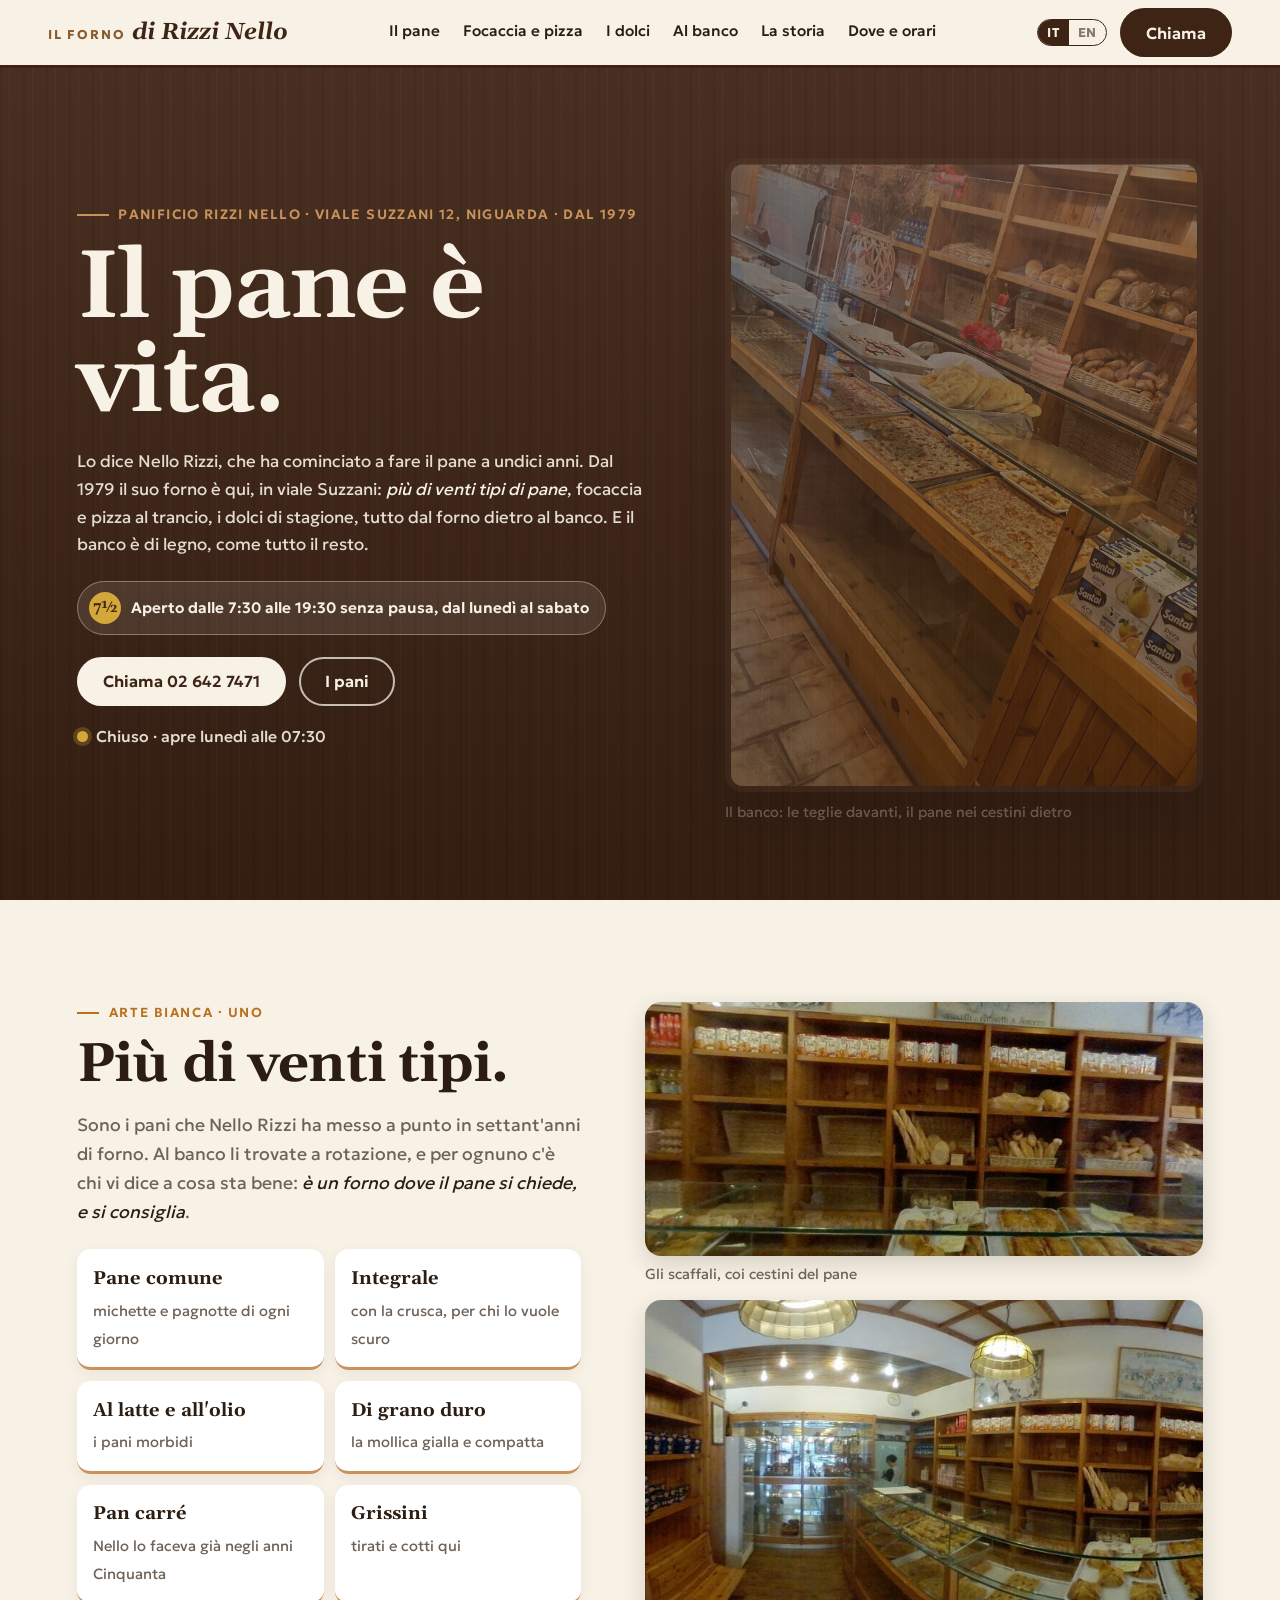
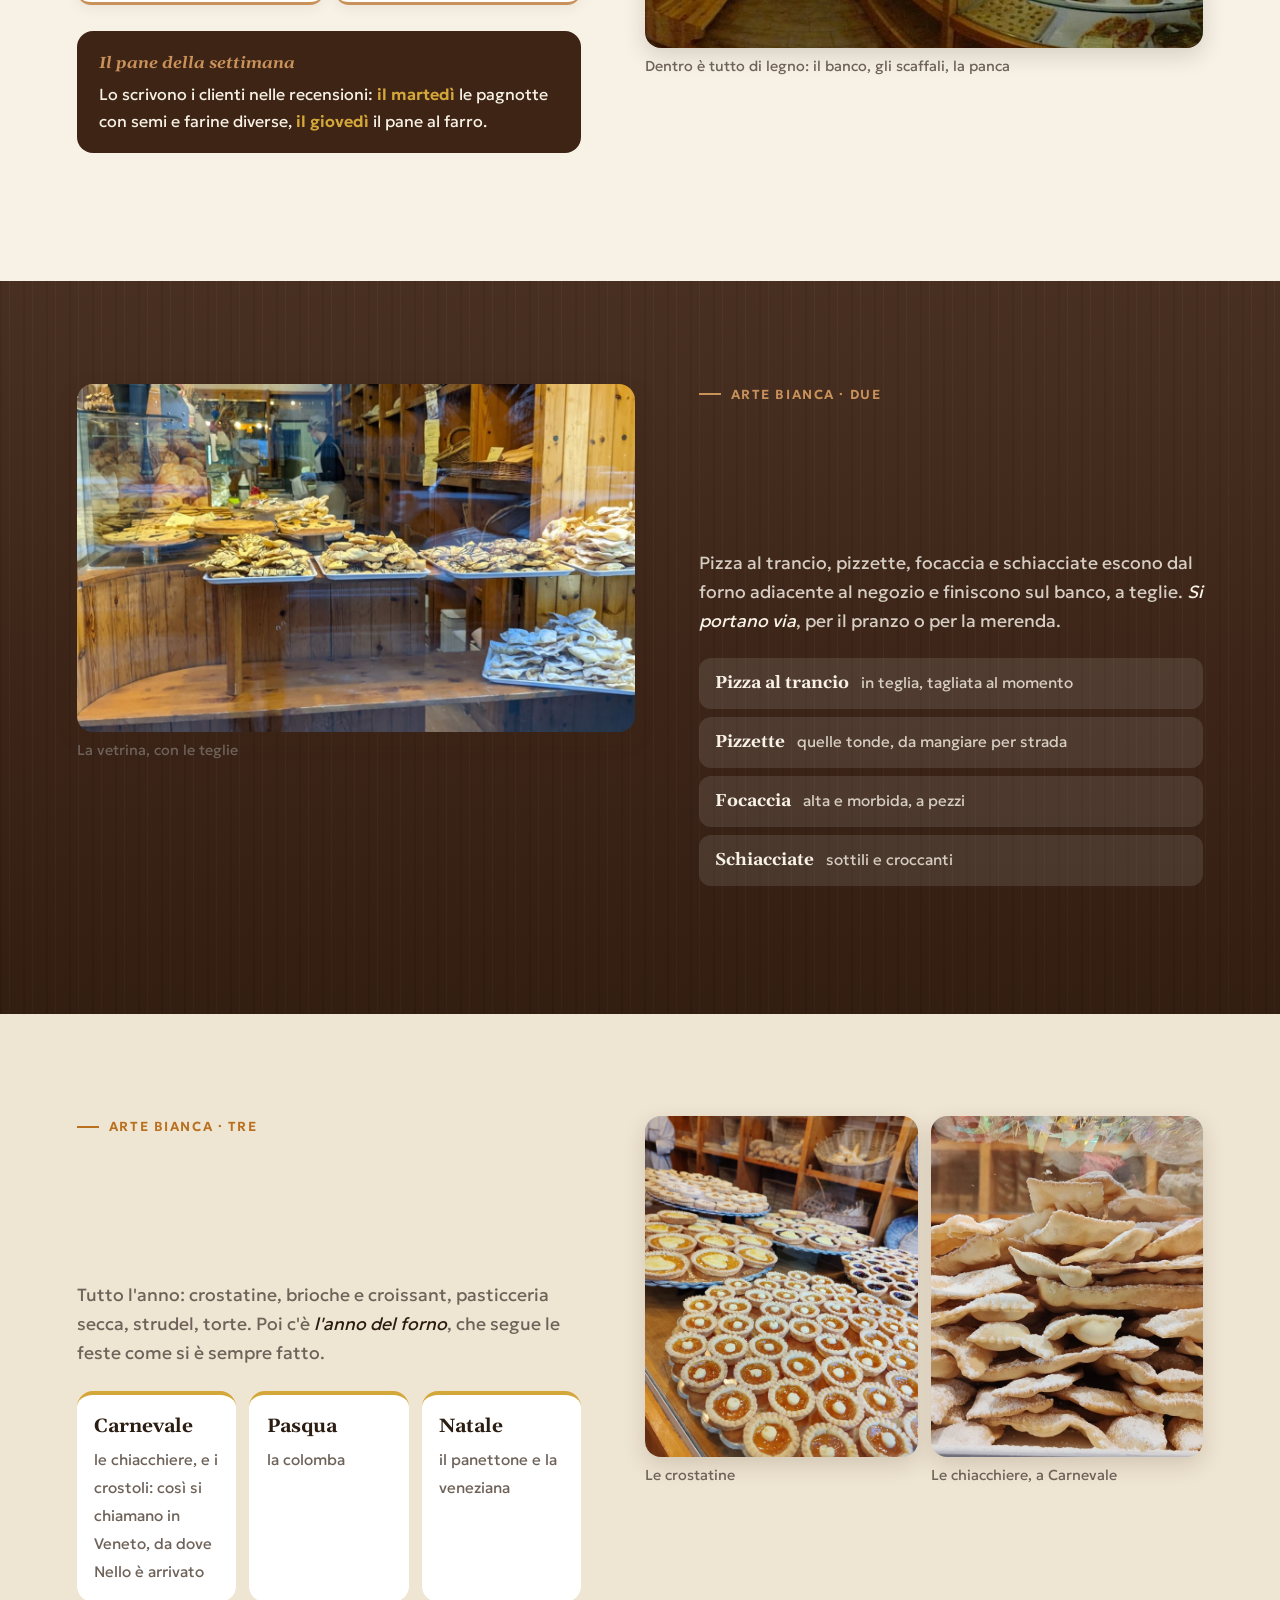
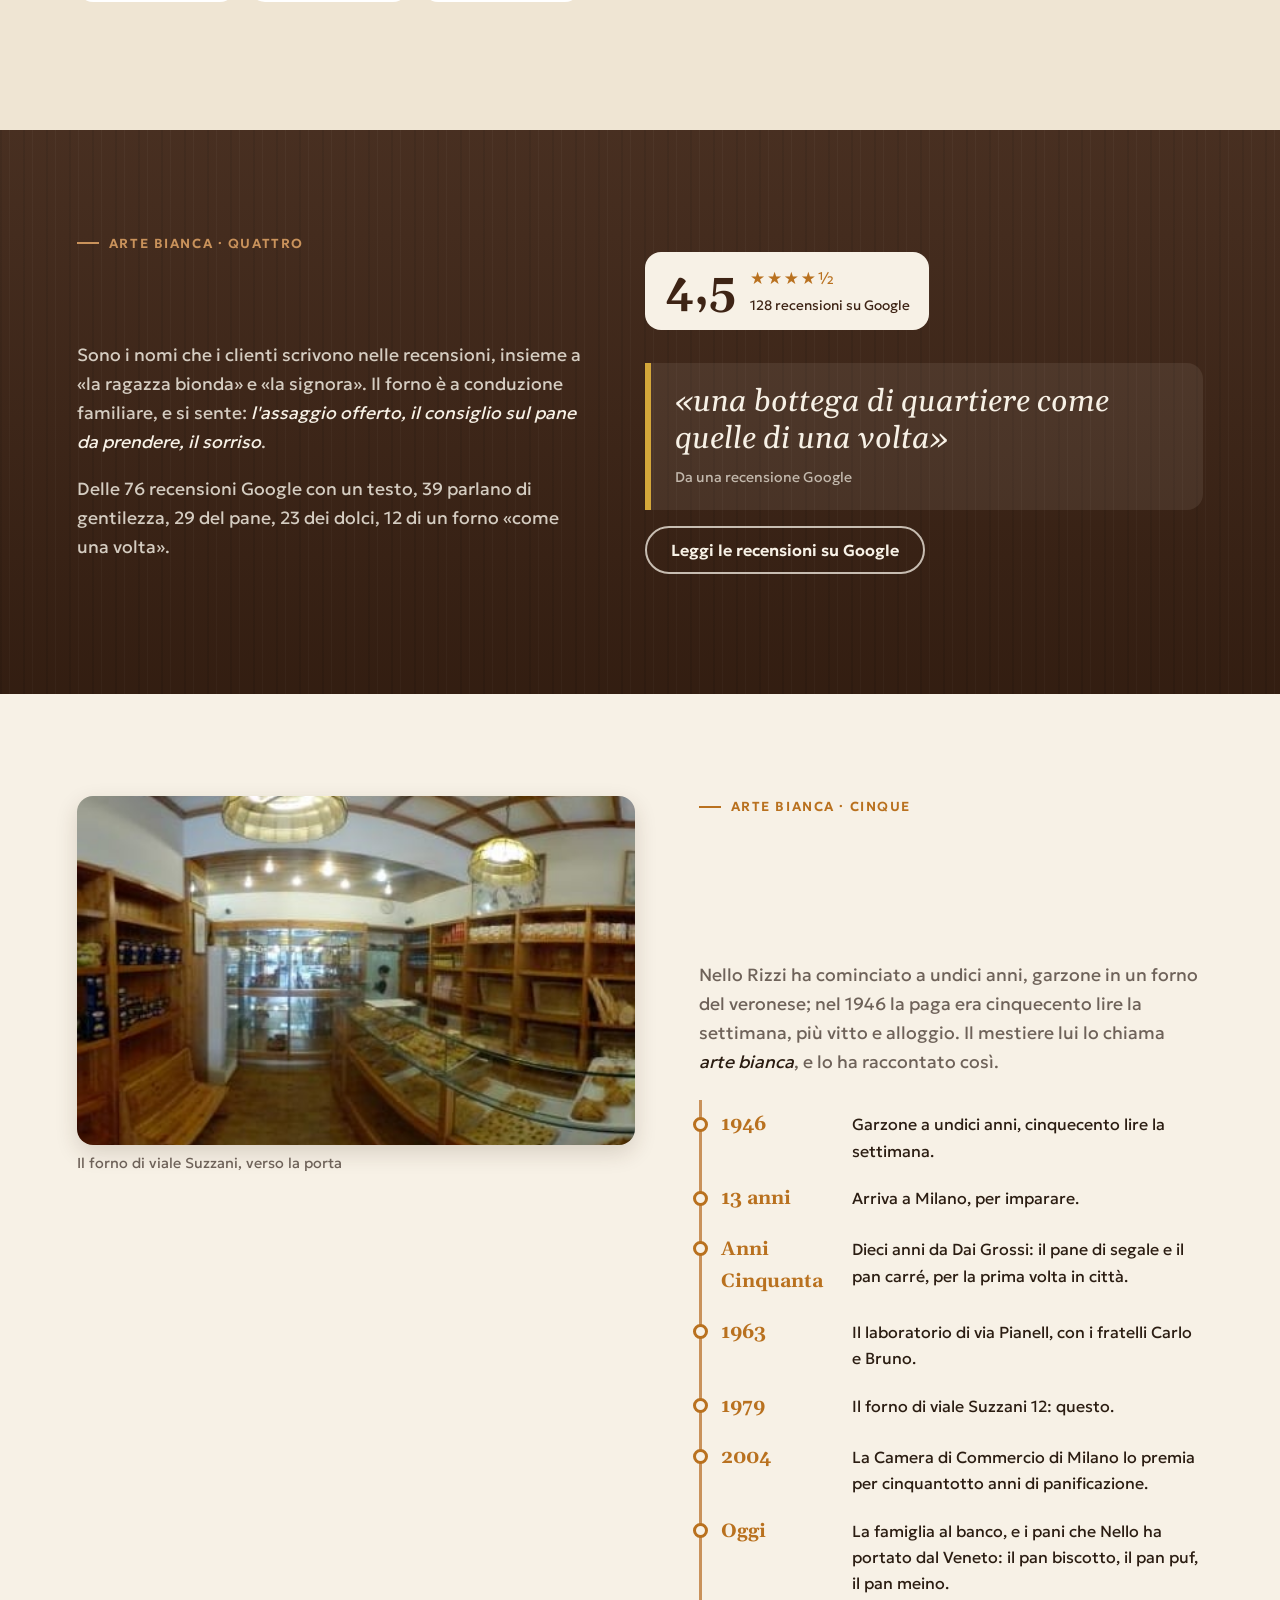
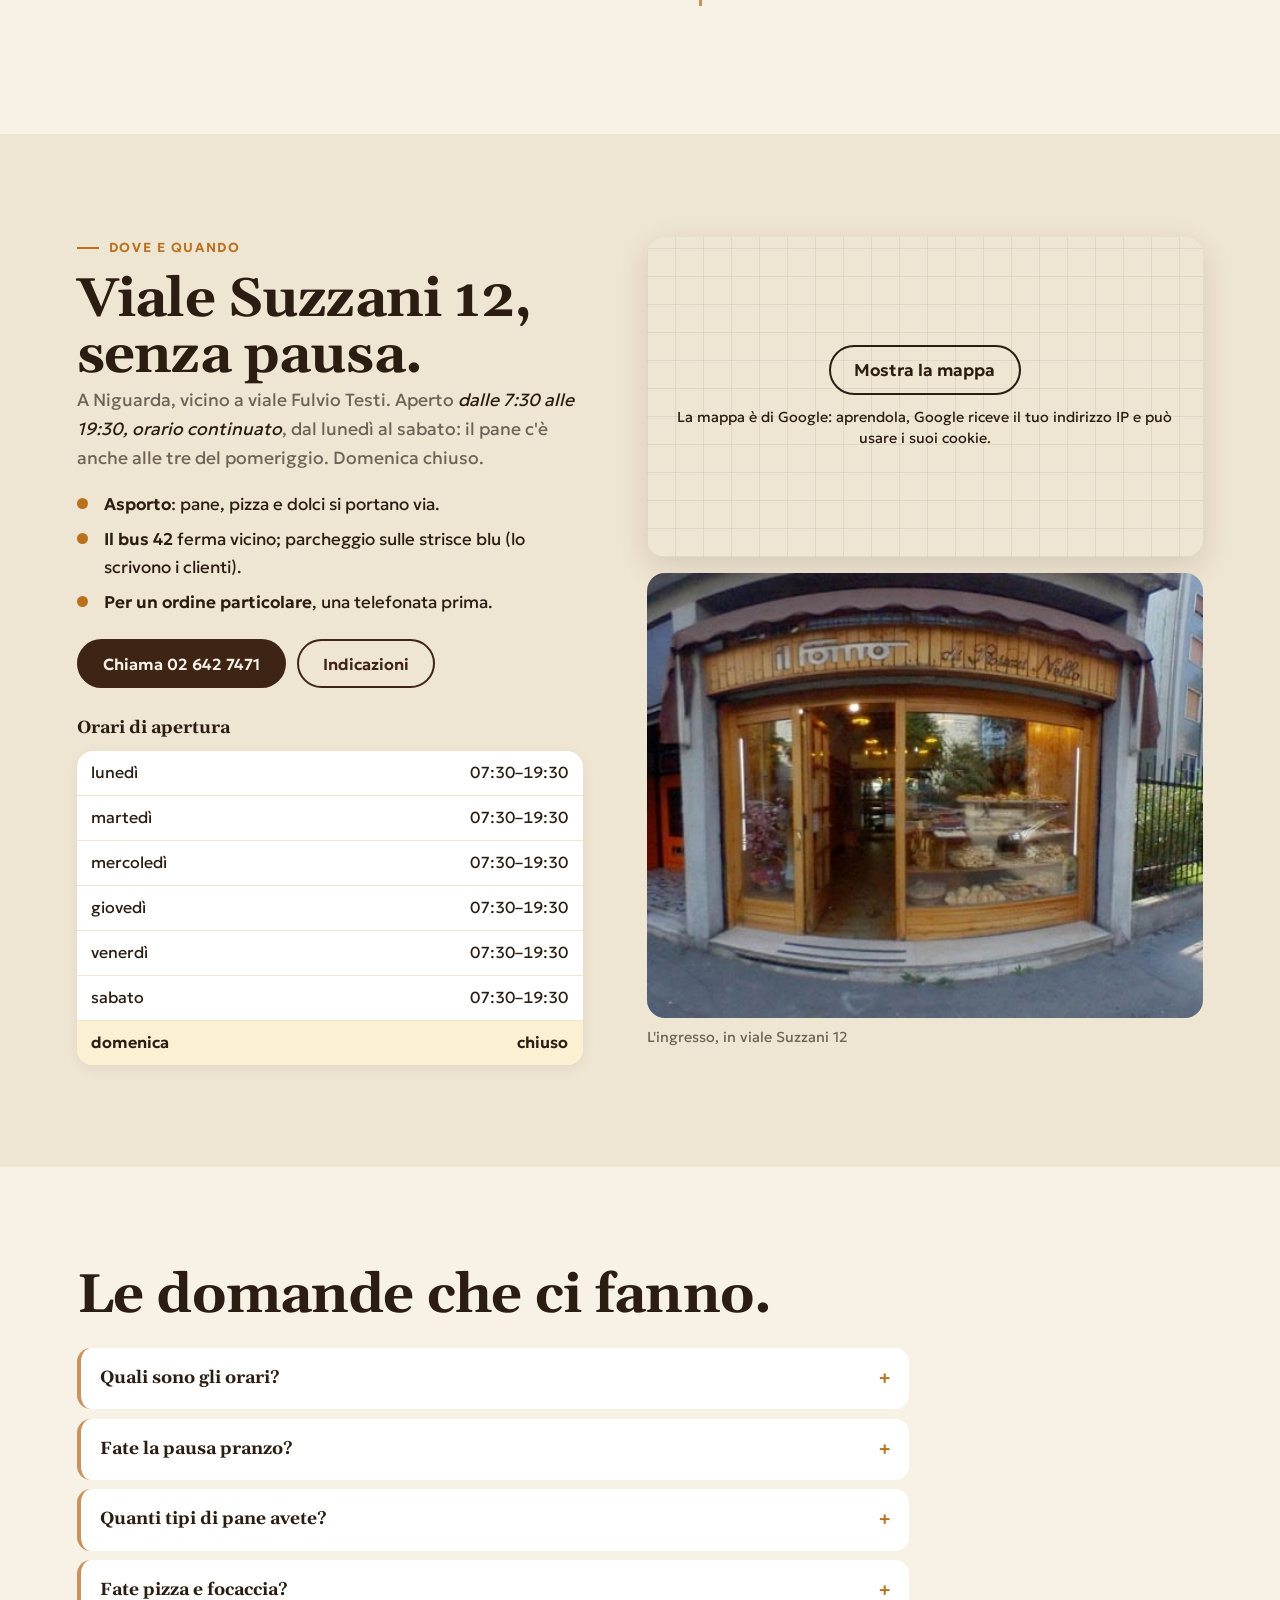
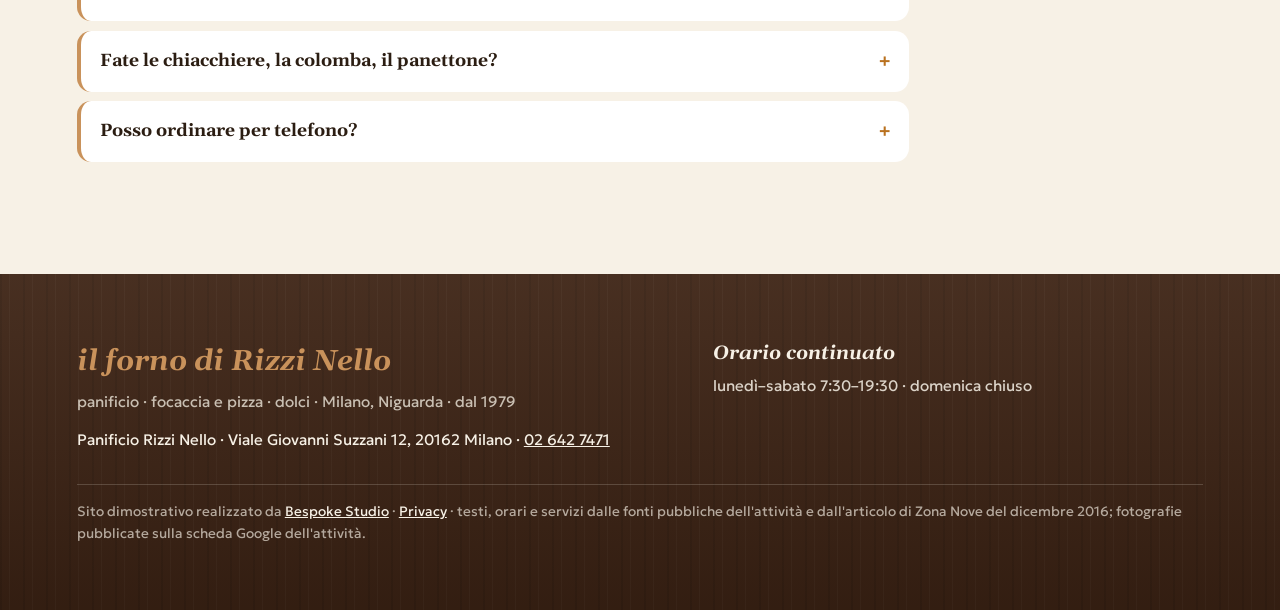
==== commit 9844b423: "Privacy e pulizia: caratteri sul sito, mappa al clic, informativa, noindex - caratteri copiati nel s" ====
--- a/index.html
+++ b/index.html
@@ -3,6 +3,7 @@
 <head>
 <meta charset="utf-8">
 <meta name="viewport" content="width=device-width, initial-scale=1">
+<meta name="robots" content="noindex">
 <title>Panificio Rizzi Nello — il forno di viale Suzzani a Milano Niguarda, dal 1979</title>
 <meta name="description" content="Panificio Rizzi Nello, Viale Giovanni Suzzani 12 a Milano Niguarda: più di venti tipi di pane, focaccia e pizza al trancio, crostatine e dolci di stagione, tutto dal forno dietro al banco. Aperto dalle 7:30 alle 19:30 senza pausa, dal lunedì al sabato.">
 <link rel="canonical" href="https://rotenzark.github.io/panificio-rizzi-nello/">
@@ -20,12 +21,41 @@
 <link rel="icon" href="img/favicon.svg" type="image/svg+xml">
 <link rel="icon" href="img/favicon-32.png" sizes="32x32" type="image/png">
 <link rel="apple-touch-icon" href="img/apple-touch-icon.png">
-<link rel="preconnect" href="https://fonts.googleapis.com">
-<link rel="preconnect" href="https://fonts.gstatic.com" crossorigin>
-<link href="https://fonts.googleapis.com/css2?family=Gelasio:ital,wght@0,400;0,700;1,400;1,700&family=Geologica:wght@400;500;600;700&display=swap" rel="stylesheet">
+<link rel="stylesheet" href="fonts/fonts.css?v=1">
 <link rel="stylesheet" href="css/styles.css?v=1">
 <script type="application/ld+json">
-{"@context":"https://schema.org","@type":"Bakery","name":"Panificio Rizzi Nello","alternateName":"Il forno di Rizzi Nello","image":"https://rotenzark.github.io/panificio-rizzi-nello/img/og.jpg","url":"https://rotenzark.github.io/panificio-rizzi-nello/","telephone":"+39026427471","address":{"@type":"PostalAddress","streetAddress":"Viale Giovanni Suzzani 12","addressLocality":"Milano","postalCode":"20162","addressRegion":"MI","addressCountry":"IT"},"openingHoursSpecification":[{"@type":"OpeningHoursSpecification","dayOfWeek":["Monday","Tuesday","Wednesday","Thursday","Friday","Saturday"],"opens":"07:30","closes":"19:30"}],"aggregateRating":{"@type":"AggregateRating","ratingValue":"4.5","reviewCount":"128"}}
+{
+  "@context": "https://schema.org",
+  "@type": "Bakery",
+  "name": "Panificio Rizzi Nello",
+  "alternateName": "Il forno di Rizzi Nello",
+  "image": "https://rotenzark.github.io/panificio-rizzi-nello/img/og.jpg",
+  "url": "https://rotenzark.github.io/panificio-rizzi-nello/",
+  "telephone": "+39026427471",
+  "address": {
+    "@type": "PostalAddress",
+    "streetAddress": "Viale Giovanni Suzzani 12",
+    "addressLocality": "Milano",
+    "postalCode": "20162",
+    "addressRegion": "MI",
+    "addressCountry": "IT"
+  },
+  "openingHoursSpecification": [
+    {
+      "@type": "OpeningHoursSpecification",
+      "dayOfWeek": [
+        "Monday",
+        "Tuesday",
+        "Wednesday",
+        "Thursday",
+        "Friday",
+        "Saturday"
+      ],
+      "opens": "07:30",
+      "closes": "19:30"
+    }
+  ]
+}
 </script>
 <script type="application/ld+json">
 {"@context":"https://schema.org","@type":"FAQPage","mainEntity":[
@@ -235,7 +265,7 @@
     </div>
     <div>
       <figure class="mappa reveal" id="mappa">
-        <iframe title="Mappa: Panificio Rizzi Nello, Viale Giovanni Suzzani 12, Milano" data-i18n-title="d.mappa" src="https://www.google.com/maps?q=Panificio+Rizzi+Nello,+Viale+Giovanni+Suzzani+12,+20162+Milano&output=embed" loading="lazy" allowfullscreen referrerpolicy="no-referrer-when-downgrade"></iframe>
+        <div class="mappa-clic" data-mappa-clic style="--mappa-h: 320px"><template><iframe title="Mappa: Panificio Rizzi Nello, Viale Giovanni Suzzani 12, Milano" data-i18n-title="d.mappa" src="https://www.google.com/maps?q=Panificio+Rizzi+Nello,+Viale+Giovanni+Suzzani+12,+20162+Milano&output=embed" loading="lazy" allowfullscreen referrerpolicy="no-referrer-when-downgrade"></iframe></template><div class="mappa-clic__velo"><a class="mappa-clic__btn" href="https://www.google.com/maps/search/?api=1&query=Panificio+Rizzi+Nello+Viale+Giovanni+Suzzani+12+Milano" target="_blank" rel="noopener">Mostra la mappa</a><p class="mappa-clic__nota">La mappa è di Google: aprendola, Google riceve il tuo indirizzo IP e può usare i suoi cookie.</p></div></div>
       </figure>
       <figure class="dove__foto reveal">
         <img src="img/facciata.jpg" alt="L'ingresso del panificio in viale Suzzani, con la porta di legno aperta e la vetrina" width="480" height="384" data-i18n-alt="d.alt">
@@ -265,7 +295,7 @@
     <p class="piede__d" data-i18n="piede.d">Panificio Rizzi Nello · Viale Giovanni Suzzani 12, 20162 Milano · <a href="tel:+39026427471">02 642 7471</a></p>
   </div>
   <p class="piede__o" data-i18n="piede.o"><b>Orario continuato</b>lunedì–sabato 7:30–19:30 · domenica chiuso</p>
-  <p class="piede__b" data-i18n="piede.b">Sito dimostrativo realizzato da <a href="https://bespokestud.io" target="_blank" rel="noopener">Bespoke Studio</a> · testi, orari e servizi dalle fonti pubbliche dell'attività e dall'articolo di Zona Nove del dicembre 2016; fotografie pubblicate sulla scheda Google dell'attività.</p>
+  <p class="piede__b" data-i18n="piede.b">Sito dimostrativo realizzato da <a href="https://bespokestud.io" target="_blank" rel="noopener">Bespoke Studio</a> · <a href="privacy.html">Privacy</a> · testi, orari e servizi dalle fonti pubbliche dell'attività e dall'articolo di Zona Nove del dicembre 2016; fotografie pubblicate sulla scheda Google dell'attività.</p>
 </footer>
 
 <div class="barra" id="actionBar">
@@ -285,5 +315,6 @@
 <script src="https://cdn.jsdelivr.net/npm/gsap@3.12.5/dist/gsap.min.js"></script>
 <script src="https://cdn.jsdelivr.net/npm/gsap@3.12.5/dist/ScrollTrigger.min.js"></script>
 <script src="js/main.js?v=1"></script>
+<script src="js/mappa-clic.js?v=1" defer></script>
 </body>
 </html>
--- a/fonts/fonts.css
+++ b/fonts/fonts.css
@@ -0,0 +1,325 @@
+/* Caratteri ospitati sul sito: nessuna richiesta a Google Fonts o Fontshare (giro privacy 1/10/2026). Licenze in LICENSE.txt. */
+/* vietnamese */
+@font-face {
+  font-family: 'Gelasio';
+  font-style: italic;
+  font-weight: 400;
+  font-display: swap;
+  src: url(gelasio-v14-cIf_MaFfvUQxTTqS9CuRbEEDoIs.woff2) format('woff2');
+  unicode-range: U+0102-0103, U+0110-0111, U+0128-0129, U+0168-0169, U+01A0-01A1, U+01AF-01B0, U+0300-0301, U+0303-0304, U+0308-0309, U+0323, U+0329, U+1EA0-1EF9, U+20AB;
+}
+/* latin-ext */
+@font-face {
+  font-family: 'Gelasio';
+  font-style: italic;
+  font-weight: 400;
+  font-display: swap;
+  src: url(gelasio-v14-cIf_MaFfvUQxTTqS9CuRbUEDoIs.woff2) format('woff2');
+  unicode-range: U+0100-02BA, U+02BD-02C5, U+02C7-02CC, U+02CE-02D7, U+02DD-02FF, U+0304, U+0308, U+0329, U+1D00-1DBF, U+1E00-1E9F, U+1EF2-1EFF, U+2020, U+20A0-20AB, U+20AD-20C0, U+2113, U+2C60-2C7F, U+A720-A7FF;
+}
+/* latin */
+@font-face {
+  font-family: 'Gelasio';
+  font-style: italic;
+  font-weight: 400;
+  font-display: swap;
+  src: url(gelasio-v14-cIf_MaFfvUQxTTqS9CuRY0ED.woff2) format('woff2');
+  unicode-range: U+0000-00FF, U+0131, U+0152-0153, U+02BB-02BC, U+02C6, U+02DA, U+02DC, U+0304, U+0308, U+0329, U+2000-206F, U+20AC, U+2122, U+2191, U+2193, U+2212, U+2215, U+FEFF, U+FFFD;
+}
+/* vietnamese */
+@font-face {
+  font-family: 'Gelasio';
+  font-style: italic;
+  font-weight: 700;
+  font-display: swap;
+  src: url(gelasio-v14-cIf_MaFfvUQxTTqS9CuRbEEDoIs.woff2) format('woff2');
+  unicode-range: U+0102-0103, U+0110-0111, U+0128-0129, U+0168-0169, U+01A0-01A1, U+01AF-01B0, U+0300-0301, U+0303-0304, U+0308-0309, U+0323, U+0329, U+1EA0-1EF9, U+20AB;
+}
+/* latin-ext */
+@font-face {
+  font-family: 'Gelasio';
+  font-style: italic;
+  font-weight: 700;
+  font-display: swap;
+  src: url(gelasio-v14-cIf_MaFfvUQxTTqS9CuRbUEDoIs.woff2) format('woff2');
+  unicode-range: U+0100-02BA, U+02BD-02C5, U+02C7-02CC, U+02CE-02D7, U+02DD-02FF, U+0304, U+0308, U+0329, U+1D00-1DBF, U+1E00-1E9F, U+1EF2-1EFF, U+2020, U+20A0-20AB, U+20AD-20C0, U+2113, U+2C60-2C7F, U+A720-A7FF;
+}
+/* latin */
+@font-face {
+  font-family: 'Gelasio';
+  font-style: italic;
+  font-weight: 700;
+  font-display: swap;
+  src: url(gelasio-v14-cIf_MaFfvUQxTTqS9CuRY0ED.woff2) format('woff2');
+  unicode-range: U+0000-00FF, U+0131, U+0152-0153, U+02BB-02BC, U+02C6, U+02DA, U+02DC, U+0304, U+0308, U+0329, U+2000-206F, U+20AC, U+2122, U+2191, U+2193, U+2212, U+2215, U+FEFF, U+FFFD;
+}
+/* vietnamese */
+@font-face {
+  font-family: 'Gelasio';
+  font-style: normal;
+  font-weight: 400;
+  font-display: swap;
+  src: url(gelasio-v14-cIf9MaFfvUQxTTqS9CGhYVkH.woff2) format('woff2');
+  unicode-range: U+0102-0103, U+0110-0111, U+0128-0129, U+0168-0169, U+01A0-01A1, U+01AF-01B0, U+0300-0301, U+0303-0304, U+0308-0309, U+0323, U+0329, U+1EA0-1EF9, U+20AB;
+}
+/* latin-ext */
+@font-face {
+  font-family: 'Gelasio';
+  font-style: normal;
+  font-weight: 400;
+  font-display: swap;
+  src: url(gelasio-v14-cIf9MaFfvUQxTTqS9CChYVkH.woff2) format('woff2');
+  unicode-range: U+0100-02BA, U+02BD-02C5, U+02C7-02CC, U+02CE-02D7, U+02DD-02FF, U+0304, U+0308, U+0329, U+1D00-1DBF, U+1E00-1E9F, U+1EF2-1EFF, U+2020, U+20A0-20AB, U+20AD-20C0, U+2113, U+2C60-2C7F, U+A720-A7FF;
+}
+/* latin */
+@font-face {
+  font-family: 'Gelasio';
+  font-style: normal;
+  font-weight: 400;
+  font-display: swap;
+  src: url(gelasio-v14-cIf9MaFfvUQxTTqS9C6hYQ.woff2) format('woff2');
+  unicode-range: U+0000-00FF, U+0131, U+0152-0153, U+02BB-02BC, U+02C6, U+02DA, U+02DC, U+0304, U+0308, U+0329, U+2000-206F, U+20AC, U+2122, U+2191, U+2193, U+2212, U+2215, U+FEFF, U+FFFD;
+}
+/* vietnamese */
+@font-face {
+  font-family: 'Gelasio';
+  font-style: normal;
+  font-weight: 700;
+  font-display: swap;
+  src: url(gelasio-v14-cIf9MaFfvUQxTTqS9CGhYVkH.woff2) format('woff2');
+  unicode-range: U+0102-0103, U+0110-0111, U+0128-0129, U+0168-0169, U+01A0-01A1, U+01AF-01B0, U+0300-0301, U+0303-0304, U+0308-0309, U+0323, U+0329, U+1EA0-1EF9, U+20AB;
+}
+/* latin-ext */
+@font-face {
+  font-family: 'Gelasio';
+  font-style: normal;
+  font-weight: 700;
+  font-display: swap;
+  src: url(gelasio-v14-cIf9MaFfvUQxTTqS9CChYVkH.woff2) format('woff2');
+  unicode-range: U+0100-02BA, U+02BD-02C5, U+02C7-02CC, U+02CE-02D7, U+02DD-02FF, U+0304, U+0308, U+0329, U+1D00-1DBF, U+1E00-1E9F, U+1EF2-1EFF, U+2020, U+20A0-20AB, U+20AD-20C0, U+2113, U+2C60-2C7F, U+A720-A7FF;
+}
+/* latin */
+@font-face {
+  font-family: 'Gelasio';
+  font-style: normal;
+  font-weight: 700;
+  font-display: swap;
+  src: url(gelasio-v14-cIf9MaFfvUQxTTqS9C6hYQ.woff2) format('woff2');
+  unicode-range: U+0000-00FF, U+0131, U+0152-0153, U+02BB-02BC, U+02C6, U+02DA, U+02DC, U+0304, U+0308, U+0329, U+2000-206F, U+20AC, U+2122, U+2191, U+2193, U+2212, U+2215, U+FEFF, U+FFFD;
+}
+/* cyrillic-ext */
+@font-face {
+  font-family: 'Geologica';
+  font-style: normal;
+  font-weight: 400;
+  font-display: swap;
+  src: url(geologica-v5-oY1l8evIr7j9P3TN9YwNAdyjzUyDKkKdAGOJh1UlCDUIhAIdhCZOn1fLsig7jfvCCPHZckUWHllEP2A.woff2) format('woff2');
+  unicode-range: U+0460-052F, U+1C80-1C8A, U+20B4, U+2DE0-2DFF, U+A640-A69F, U+FE2E-FE2F;
+}
+/* cyrillic */
+@font-face {
+  font-family: 'Geologica';
+  font-style: normal;
+  font-weight: 400;
+  font-display: swap;
+  src: url(geologica-v5-oY1l8evIr7j9P3TN9YwNAdyjzUyDKkKdAGOJh1UlCDUIhAIdhCZOn1fLsig7jfvCCPHZckUWF1lEP2A.woff2) format('woff2');
+  unicode-range: U+0301, U+0400-045F, U+0490-0491, U+04B0-04B1, U+2116;
+}
+/* greek */
+@font-face {
+  font-family: 'Geologica';
+  font-style: normal;
+  font-weight: 400;
+  font-display: swap;
+  src: url(geologica-v5-oY1l8evIr7j9P3TN9YwNAdyjzUyDKkKdAGOJh1UlCDUIhAIdhCZOn1fLsig7jfvCCPHZckUWEFlEP2A.woff2) format('woff2');
+  unicode-range: U+0370-0377, U+037A-037F, U+0384-038A, U+038C, U+038E-03A1, U+03A3-03FF;
+}
+/* vietnamese */
+@font-face {
+  font-family: 'Geologica';
+  font-style: normal;
+  font-weight: 400;
+  font-display: swap;
+  src: url(geologica-v5-oY1l8evIr7j9P3TN9YwNAdyjzUyDKkKdAGOJh1UlCDUIhAIdhCZOn1fLsig7jfvCCPHZckUWHFlEP2A.woff2) format('woff2');
+  unicode-range: U+0102-0103, U+0110-0111, U+0128-0129, U+0168-0169, U+01A0-01A1, U+01AF-01B0, U+0300-0301, U+0303-0304, U+0308-0309, U+0323, U+0329, U+1EA0-1EF9, U+20AB;
+}
+/* latin-ext */
+@font-face {
+  font-family: 'Geologica';
+  font-style: normal;
+  font-weight: 400;
+  font-display: swap;
+  src: url(geologica-v5-oY1l8evIr7j9P3TN9YwNAdyjzUyDKkKdAGOJh1UlCDUIhAIdhCZOn1fLsig7jfvCCPHZckUWHVlEP2A.woff2) format('woff2');
+  unicode-range: U+0100-02BA, U+02BD-02C5, U+02C7-02CC, U+02CE-02D7, U+02DD-02FF, U+0304, U+0308, U+0329, U+1D00-1DBF, U+1E00-1E9F, U+1EF2-1EFF, U+2020, U+20A0-20AB, U+20AD-20C0, U+2113, U+2C60-2C7F, U+A720-A7FF;
+}
+/* latin */
+@font-face {
+  font-family: 'Geologica';
+  font-style: normal;
+  font-weight: 400;
+  font-display: swap;
+  src: url(geologica-v5-oY1l8evIr7j9P3TN9YwNAdyjzUyDKkKdAGOJh1UlCDUIhAIdhCZOn1fLsig7jfvCCPHZckUWE1lE.woff2) format('woff2');
+  unicode-range: U+0000-00FF, U+0131, U+0152-0153, U+02BB-02BC, U+02C6, U+02DA, U+02DC, U+0304, U+0308, U+0329, U+2000-206F, U+20AC, U+2122, U+2191, U+2193, U+2212, U+2215, U+FEFF, U+FFFD;
+}
+/* cyrillic-ext */
+@font-face {
+  font-family: 'Geologica';
+  font-style: normal;
+  font-weight: 500;
+  font-display: swap;
+  src: url(geologica-v5-oY1l8evIr7j9P3TN9YwNAdyjzUyDKkKdAGOJh1UlCDUIhAIdhCZOn1fLsig7jfvCCPHZckUWHllEP2A.woff2) format('woff2');
+  unicode-range: U+0460-052F, U+1C80-1C8A, U+20B4, U+2DE0-2DFF, U+A640-A69F, U+FE2E-FE2F;
+}
+/* cyrillic */
+@font-face {
+  font-family: 'Geologica';
+  font-style: normal;
+  font-weight: 500;
+  font-display: swap;
+  src: url(geologica-v5-oY1l8evIr7j9P3TN9YwNAdyjzUyDKkKdAGOJh1UlCDUIhAIdhCZOn1fLsig7jfvCCPHZckUWF1lEP2A.woff2) format('woff2');
+  unicode-range: U+0301, U+0400-045F, U+0490-0491, U+04B0-04B1, U+2116;
+}
+/* greek */
+@font-face {
+  font-family: 'Geologica';
+  font-style: normal;
+  font-weight: 500;
+  font-display: swap;
+  src: url(geologica-v5-oY1l8evIr7j9P3TN9YwNAdyjzUyDKkKdAGOJh1UlCDUIhAIdhCZOn1fLsig7jfvCCPHZckUWEFlEP2A.woff2) format('woff2');
+  unicode-range: U+0370-0377, U+037A-037F, U+0384-038A, U+038C, U+038E-03A1, U+03A3-03FF;
+}
+/* vietnamese */
+@font-face {
+  font-family: 'Geologica';
+  font-style: normal;
+  font-weight: 500;
+  font-display: swap;
+  src: url(geologica-v5-oY1l8evIr7j9P3TN9YwNAdyjzUyDKkKdAGOJh1UlCDUIhAIdhCZOn1fLsig7jfvCCPHZckUWHFlEP2A.woff2) format('woff2');
+  unicode-range: U+0102-0103, U+0110-0111, U+0128-0129, U+0168-0169, U+01A0-01A1, U+01AF-01B0, U+0300-0301, U+0303-0304, U+0308-0309, U+0323, U+0329, U+1EA0-1EF9, U+20AB;
+}
+/* latin-ext */
+@font-face {
+  font-family: 'Geologica';
+  font-style: normal;
+  font-weight: 500;
+  font-display: swap;
+  src: url(geologica-v5-oY1l8evIr7j9P3TN9YwNAdyjzUyDKkKdAGOJh1UlCDUIhAIdhCZOn1fLsig7jfvCCPHZckUWHVlEP2A.woff2) format('woff2');
+  unicode-range: U+0100-02BA, U+02BD-02C5, U+02C7-02CC, U+02CE-02D7, U+02DD-02FF, U+0304, U+0308, U+0329, U+1D00-1DBF, U+1E00-1E9F, U+1EF2-1EFF, U+2020, U+20A0-20AB, U+20AD-20C0, U+2113, U+2C60-2C7F, U+A720-A7FF;
+}
+/* latin */
+@font-face {
+  font-family: 'Geologica';
+  font-style: normal;
+  font-weight: 500;
+  font-display: swap;
+  src: url(geologica-v5-oY1l8evIr7j9P3TN9YwNAdyjzUyDKkKdAGOJh1UlCDUIhAIdhCZOn1fLsig7jfvCCPHZckUWE1lE.woff2) format('woff2');
+  unicode-range: U+0000-00FF, U+0131, U+0152-0153, U+02BB-02BC, U+02C6, U+02DA, U+02DC, U+0304, U+0308, U+0329, U+2000-206F, U+20AC, U+2122, U+2191, U+2193, U+2212, U+2215, U+FEFF, U+FFFD;
+}
+/* cyrillic-ext */
+@font-face {
+  font-family: 'Geologica';
+  font-style: normal;
+  font-weight: 600;
+  font-display: swap;
+  src: url(geologica-v5-oY1l8evIr7j9P3TN9YwNAdyjzUyDKkKdAGOJh1UlCDUIhAIdhCZOn1fLsig7jfvCCPHZckUWHllEP2A.woff2) format('woff2');
+  unicode-range: U+0460-052F, U+1C80-1C8A, U+20B4, U+2DE0-2DFF, U+A640-A69F, U+FE2E-FE2F;
+}
+/* cyrillic */
+@font-face {
+  font-family: 'Geologica';
+  font-style: normal;
+  font-weight: 600;
+  font-display: swap;
+  src: url(geologica-v5-oY1l8evIr7j9P3TN9YwNAdyjzUyDKkKdAGOJh1UlCDUIhAIdhCZOn1fLsig7jfvCCPHZckUWF1lEP2A.woff2) format('woff2');
+  unicode-range: U+0301, U+0400-045F, U+0490-0491, U+04B0-04B1, U+2116;
+}
+/* greek */
+@font-face {
+  font-family: 'Geologica';
+  font-style: normal;
+  font-weight: 600;
+  font-display: swap;
+  src: url(geologica-v5-oY1l8evIr7j9P3TN9YwNAdyjzUyDKkKdAGOJh1UlCDUIhAIdhCZOn1fLsig7jfvCCPHZckUWEFlEP2A.woff2) format('woff2');
+  unicode-range: U+0370-0377, U+037A-037F, U+0384-038A, U+038C, U+038E-03A1, U+03A3-03FF;
+}
+/* vietnamese */
+@font-face {
+  font-family: 'Geologica';
+  font-style: normal;
+  font-weight: 600;
+  font-display: swap;
+  src: url(geologica-v5-oY1l8evIr7j9P3TN9YwNAdyjzUyDKkKdAGOJh1UlCDUIhAIdhCZOn1fLsig7jfvCCPHZckUWHFlEP2A.woff2) format('woff2');
+  unicode-range: U+0102-0103, U+0110-0111, U+0128-0129, U+0168-0169, U+01A0-01A1, U+01AF-01B0, U+0300-0301, U+0303-0304, U+0308-0309, U+0323, U+0329, U+1EA0-1EF9, U+20AB;
+}
+/* latin-ext */
+@font-face {
+  font-family: 'Geologica';
+  font-style: normal;
+  font-weight: 600;
+  font-display: swap;
+  src: url(geologica-v5-oY1l8evIr7j9P3TN9YwNAdyjzUyDKkKdAGOJh1UlCDUIhAIdhCZOn1fLsig7jfvCCPHZckUWHVlEP2A.woff2) format('woff2');
+  unicode-range: U+0100-02BA, U+02BD-02C5, U+02C7-02CC, U+02CE-02D7, U+02DD-02FF, U+0304, U+0308, U+0329, U+1D00-1DBF, U+1E00-1E9F, U+1EF2-1EFF, U+2020, U+20A0-20AB, U+20AD-20C0, U+2113, U+2C60-2C7F, U+A720-A7FF;
+}
+/* latin */
+@font-face {
+  font-family: 'Geologica';
+  font-style: normal;
+  font-weight: 600;
+  font-display: swap;
+  src: url(geologica-v5-oY1l8evIr7j9P3TN9YwNAdyjzUyDKkKdAGOJh1UlCDUIhAIdhCZOn1fLsig7jfvCCPHZckUWE1lE.woff2) format('woff2');
+  unicode-range: U+0000-00FF, U+0131, U+0152-0153, U+02BB-02BC, U+02C6, U+02DA, U+02DC, U+0304, U+0308, U+0329, U+2000-206F, U+20AC, U+2122, U+2191, U+2193, U+2212, U+2215, U+FEFF, U+FFFD;
+}
+/* cyrillic-ext */
+@font-face {
+  font-family: 'Geologica';
+  font-style: normal;
+  font-weight: 700;
+  font-display: swap;
+  src: url(geologica-v5-oY1l8evIr7j9P3TN9YwNAdyjzUyDKkKdAGOJh1UlCDUIhAIdhCZOn1fLsig7jfvCCPHZckUWHllEP2A.woff2) format('woff2');
+  unicode-range: U+0460-052F, U+1C80-1C8A, U+20B4, U+2DE0-2DFF, U+A640-A69F, U+FE2E-FE2F;
+}
+/* cyrillic */
+@font-face {
+  font-family: 'Geologica';
+  font-style: normal;
+  font-weight: 700;
+  font-display: swap;
+  src: url(geologica-v5-oY1l8evIr7j9P3TN9YwNAdyjzUyDKkKdAGOJh1UlCDUIhAIdhCZOn1fLsig7jfvCCPHZckUWF1lEP2A.woff2) format('woff2');
+  unicode-range: U+0301, U+0400-045F, U+0490-0491, U+04B0-04B1, U+2116;
+}
+/* greek */
+@font-face {
+  font-family: 'Geologica';
+  font-style: normal;
+  font-weight: 700;
+  font-display: swap;
+  src: url(geologica-v5-oY1l8evIr7j9P3TN9YwNAdyjzUyDKkKdAGOJh1UlCDUIhAIdhCZOn1fLsig7jfvCCPHZckUWEFlEP2A.woff2) format('woff2');
+  unicode-range: U+0370-0377, U+037A-037F, U+0384-038A, U+038C, U+038E-03A1, U+03A3-03FF;
+}
+/* vietnamese */
+@font-face {
+  font-family: 'Geologica';
+  font-style: normal;
+  font-weight: 700;
+  font-display: swap;
+  src: url(geologica-v5-oY1l8evIr7j9P3TN9YwNAdyjzUyDKkKdAGOJh1UlCDUIhAIdhCZOn1fLsig7jfvCCPHZckUWHFlEP2A.woff2) format('woff2');
+  unicode-range: U+0102-0103, U+0110-0111, U+0128-0129, U+0168-0169, U+01A0-01A1, U+01AF-01B0, U+0300-0301, U+0303-0304, U+0308-0309, U+0323, U+0329, U+1EA0-1EF9, U+20AB;
+}
+/* latin-ext */
+@font-face {
+  font-family: 'Geologica';
+  font-style: normal;
+  font-weight: 700;
+  font-display: swap;
+  src: url(geologica-v5-oY1l8evIr7j9P3TN9YwNAdyjzUyDKkKdAGOJh1UlCDUIhAIdhCZOn1fLsig7jfvCCPHZckUWHVlEP2A.woff2) format('woff2');
+  unicode-range: U+0100-02BA, U+02BD-02C5, U+02C7-02CC, U+02CE-02D7, U+02DD-02FF, U+0304, U+0308, U+0329, U+1D00-1DBF, U+1E00-1E9F, U+1EF2-1EFF, U+2020, U+20A0-20AB, U+20AD-20C0, U+2113, U+2C60-2C7F, U+A720-A7FF;
+}
+/* latin */
+@font-face {
+  font-family: 'Geologica';
+  font-style: normal;
+  font-weight: 700;
+  font-display: swap;
+  src: url(geologica-v5-oY1l8evIr7j9P3TN9YwNAdyjzUyDKkKdAGOJh1UlCDUIhAIdhCZOn1fLsig7jfvCCPHZckUWE1lE.woff2) format('woff2');
+  unicode-range: U+0000-00FF, U+0131, U+0152-0153, U+02BB-02BC, U+02C6, U+02DA, U+02DC, U+0304, U+0308, U+0329, U+2000-206F, U+20AC, U+2122, U+2191, U+2193, U+2212, U+2215, U+FEFF, U+FFFD;
+}
--- a/css/styles.css
+++ b/css/styles.css
@@ -261,3 +261,12 @@
   .bottone,.shot img{transition:none}
   .farina{filter:none !important}
 }
+
+/*MAPPACLIC*/
+/* la mappa Google si carica solo al clic (giro privacy 1/10/2026) */
+.mappa-clic { display: flex; align-items: center; justify-content: center; width: 100%; height: 100%; min-height: var(--mappa-h, 320px); box-sizing: border-box; padding: 24px; text-align: center; background: repeating-linear-gradient(0deg, rgba(127, 127, 127, 0.14) 0 1px, transparent 1px 28px), repeating-linear-gradient(90deg, rgba(127, 127, 127, 0.14) 0 1px, transparent 1px 28px); }
+.mappa-clic__velo { display: flex; flex-direction: column; align-items: center; gap: 12px; max-width: 32em; }
+.mappa-clic__btn { display: inline-block; padding: 0.75em 1.4em; border: 2px solid currentColor; border-radius: 999px; color: inherit; font: inherit; font-weight: 600; line-height: 1.2; text-decoration: none; background: transparent; cursor: pointer; }
+.mappa-clic__btn:hover, .mappa-clic__btn:focus-visible { text-decoration: underline; }
+.mappa-clic__nota { margin: 0; font-size: 0.85em; line-height: 1.45; }
+/*/MAPPACLIC*/
